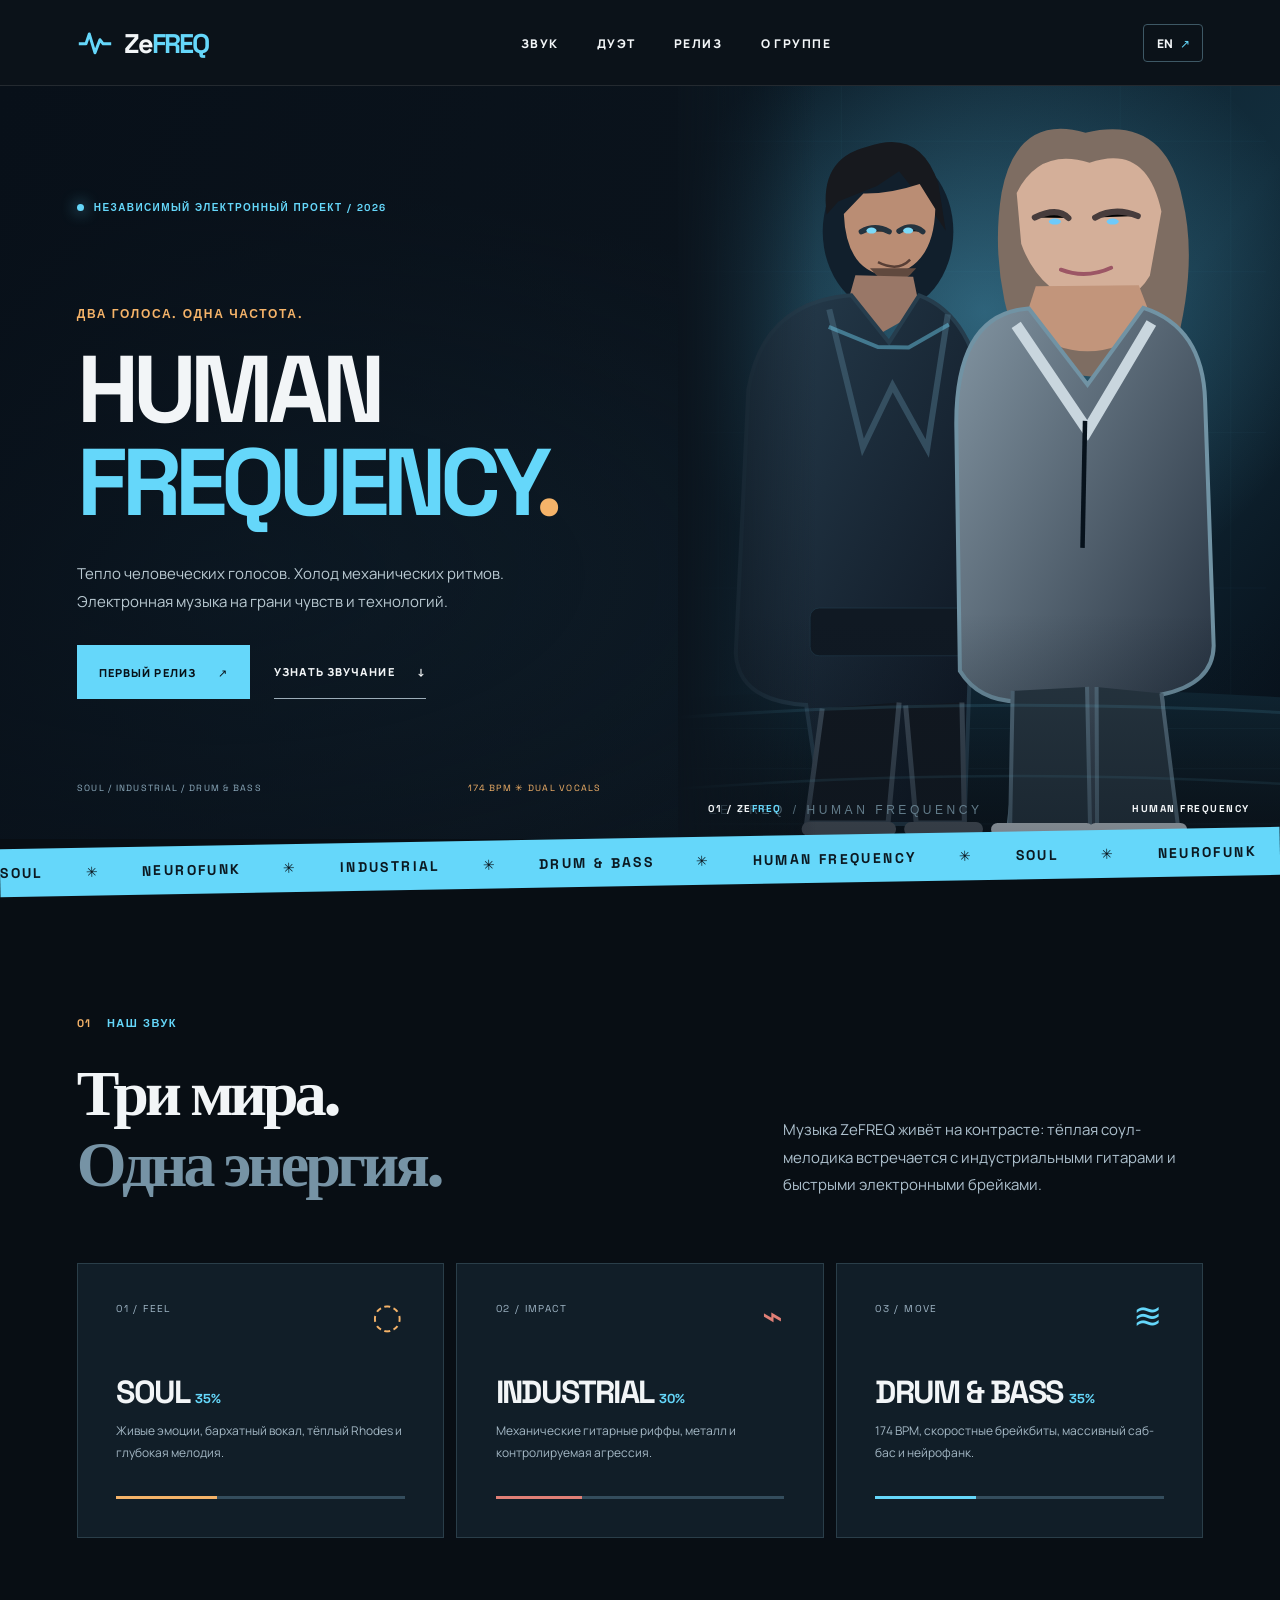
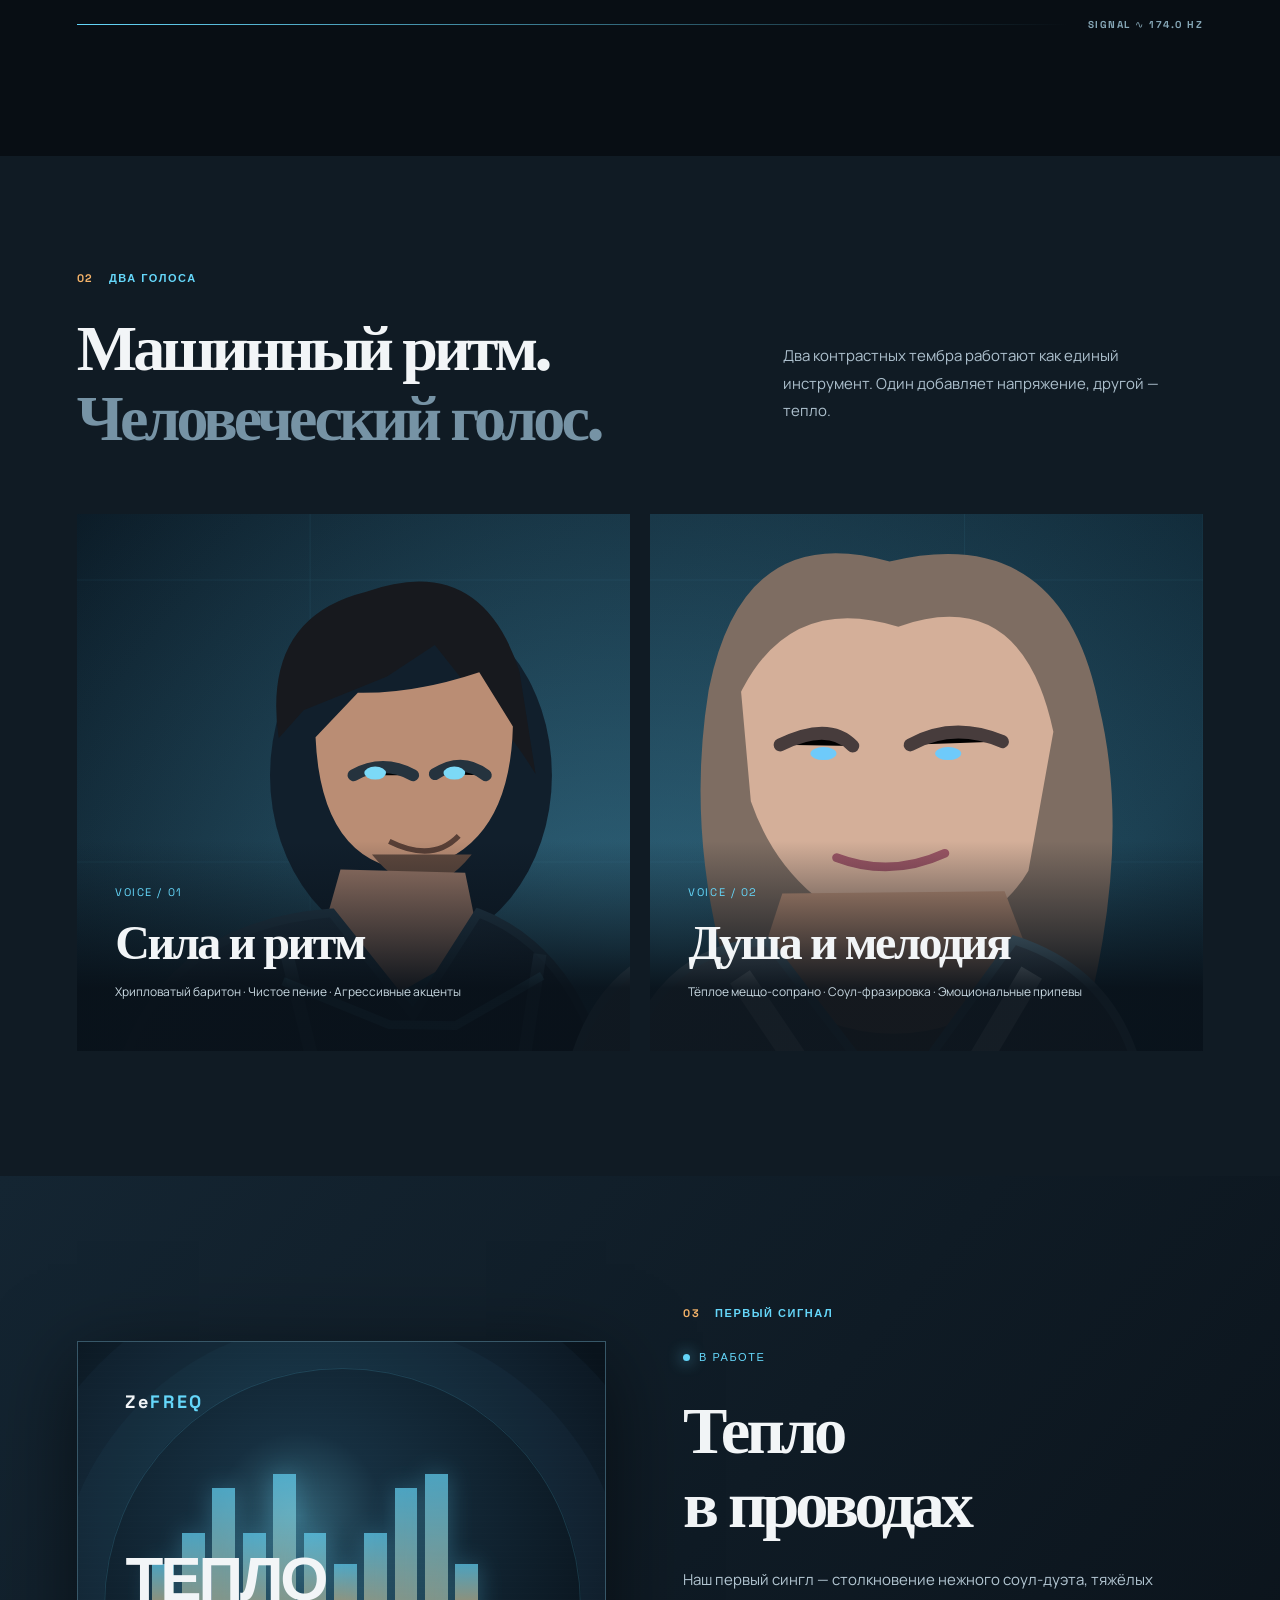
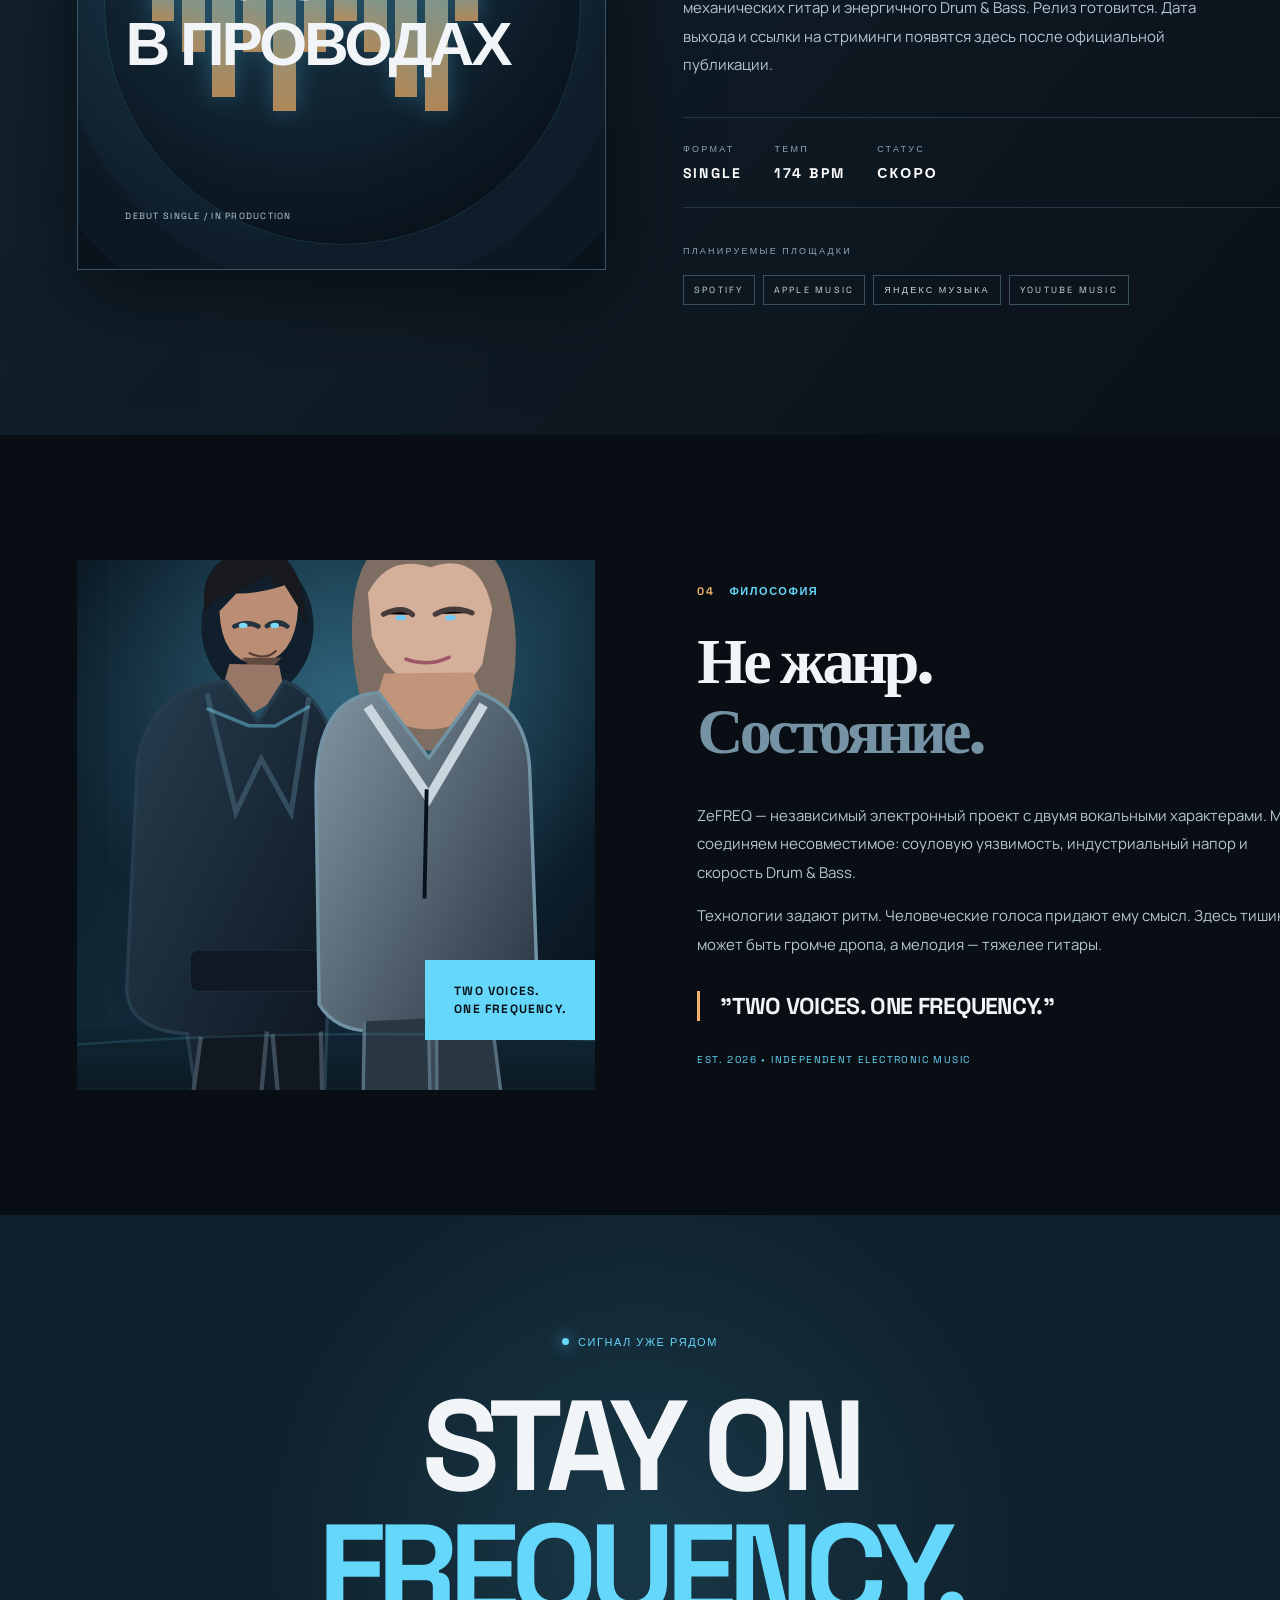
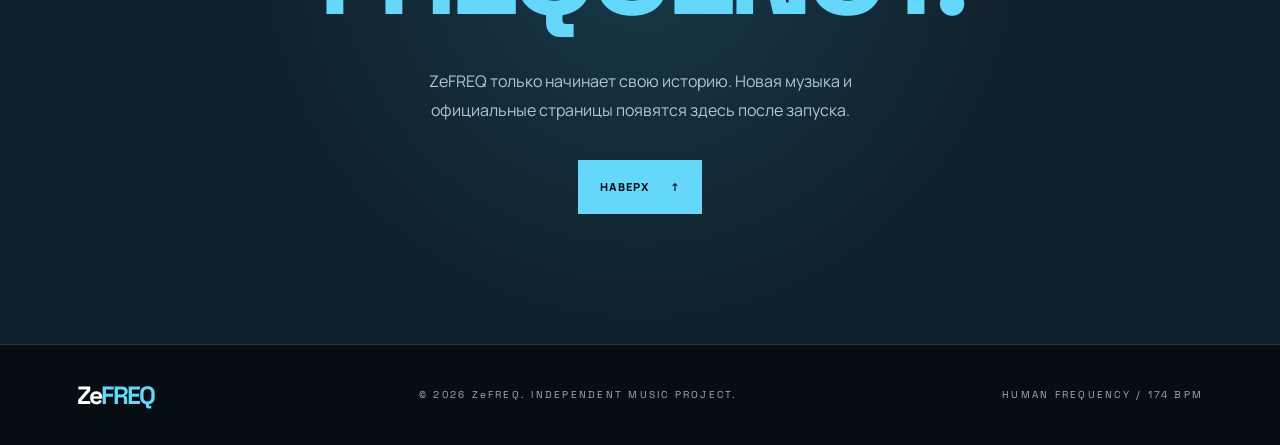
==== index.html @ 3adb435d "Add bilingual ZeFREQ website, styling, interaction and artwork" ====
<!doctype html>
<html lang="ru">
<head>
  <meta charset="utf-8">
  <meta name="viewport" content="width=device-width, initial-scale=1">
  <meta name="theme-color" content="#080f16">
  <meta name="description" content="ZeFREQ — электронный дуэт. Два голоса. Одна частота. Soul, industrial и drum & bass.">
  <meta property="og:type" content="website">
  <meta property="og:title" content="ZeFREQ — Human Frequency">
  <meta property="og:description" content="Two voices. One frequency. Soul × Industrial × Drum & Bass.">
  <meta property="og:image" content="assets/duo.svg">
  <meta name="color-scheme" content="dark">
  <title>ZeFREQ — Human Frequency</title>
  <link rel="icon" href="assets/favicon.svg" type="image/svg+xml">
  <link rel="stylesheet" href="styles.css">
  <script defer src="app.js"></script>
</head>
<body>
  <a class="skip-link" href="#content" data-i18n="skip">К основному содержимому</a>
  <div class="site-shell">
    <header class="site-header" id="top">
      <div class="header-inner wrap">
        <a class="brand" href="#top" aria-label="ZeFREQ — наверх">
          <svg class="brand-icon" viewBox="0 0 44 44" aria-hidden="true"><path d="M4 23h7l4-12 7 23 6-16 4 5h8" fill="none" stroke="currentColor" stroke-width="3.6" stroke-linejoin="round" stroke-linecap="square"/></svg>
          <span>Ze<span class="accent">FREQ</span></span>
        </a>
        <nav class="nav" id="primary-nav" aria-label="Главная навигация">
          <a href="#sound" data-i18n="navSound">Звук</a>
          <a href="#artists" data-i18n="navDuo">Дуэт</a>
          <a href="#release" data-i18n="navRelease">Релиз</a>
          <a href="#about" data-i18n="navAbout">О группе</a>
        </nav>
        <div class="header-actions">
          <button class="lang-toggle" id="lang-toggle" type="button" aria-label="Switch to English">EN <span aria-hidden="true">↗</span></button>
          <button class="menu-toggle" type="button" aria-controls="primary-nav" aria-expanded="false" aria-label="Открыть меню">
            <span></span><span></span><span></span>
          </button>
        </div>
      </div>
    </header>

    <main id="content">
      <section class="hero" aria-labelledby="hero-title">
        <div class="hero-light" aria-hidden="true"></div>
        <div class="hero-copy wrap">
          <div class="eyebrow"><span class="pulse-dot"></span> <span data-i18n="heroEyebrow">НЕЗАВИСИМЫЙ ЭЛЕКТРОННЫЙ ПРОЕКТ / 2026</span></div>
          <div class="hero-title-box">
            <p class="overline" data-i18n="heroTiny">ДВА ГОЛОСА. ОДНА ЧАСТОТА.</p>
            <h1 id="hero-title">HUMAN<br><em>FREQUENCY<span class="title-period">.</span></em></h1>
            <p class="hero-lead" data-i18n="heroLead">Тепло человеческих голосов. Холод механических ритмов. Электронная музыка на грани чувств и технологий.</p>
            <div class="hero-ctas">
              <a class="button button-primary" href="#release"><span data-i18n="discover">Первый релиз</span><span aria-hidden="true">↗</span></a>
              <a class="button button-text" href="#sound"><span data-i18n="explore">Узнать звучание</span><span aria-hidden="true">↓</span></a>
            </div>
          </div>
          <div class="hero-foot"><span>SOUL / INDUSTRIAL / DRUM & BASS</span><span class="hero-foot-right">174 BPM <span aria-hidden="true">✳</span> DUAL VOCALS</span></div>
        </div>
        <div class="hero-image" role="img" aria-label="Вокалисты ZeFREQ в современной электронной студийной эстетике">
          <img src="assets/duo.svg" width="1200" height="1500" alt="Концептуальное изображение электронного дуэта ZeFREQ" fetchpriority="high">
          <div class="image-caption"><span>01 / ZE<span class="accent">FREQ</span></span><span>HUMAN FREQUENCY</span></div>
        </div>
        <span class="hero-outline" aria-hidden="true">01 / SIGNAL FOUND</span>
      </section>

      <div class="ticker" aria-label="ZeFREQ genres"><div class="ticker-track" aria-hidden="true">
        <span>SOUL</span><i>✳</i><span>NEUROFUNK</span><i>✳</i><span>INDUSTRIAL</span><i>✳</i><span>DRUM & BASS</span><i>✳</i><span>HUMAN FREQUENCY</span><i>✳</i>
        <span>SOUL</span><i>✳</i><span>NEUROFUNK</span><i>✳</i><span>INDUSTRIAL</span><i>✳</i><span>DRUM & BASS</span><i>✳</i><span>HUMAN FREQUENCY</span><i>✳</i>
      </div></div>

      <section class="section wrap sound-section" id="sound" aria-labelledby="sound-title">
        <div class="section-head">
          <div><div class="section-label"><span class="index">01</span><span data-i18n="soundLabel">НАШ ЗВУК</span></div><h2 id="sound-title" data-i18n="soundTitle">Три мира.<br><span class="muted">Одна энергия.</span></h2></div>
          <p class="section-intro" data-i18n="soundIntro">Музыка ZeFREQ живёт на контрасте: тёплая соул-мелодика встречается с индустриальными гитарами и быстрыми электронными брейками.</p>
        </div>
        <div class="sound-grid">
          <article class="sound-card soul"><div class="sound-card-top"><span>01 / FEEL</span><span class="sound-glyph">◌</span></div><h3>SOUL <span>35%</span></h3><p data-i18n="soulDesc">Живые эмоции, бархатный вокал, тёплый Rhodes и глубокая мелодия.</p><div class="card-bar"><span style="width:35%"></span></div></article>
          <article class="sound-card industrial"><div class="sound-card-top"><span>02 / IMPACT</span><span class="sound-glyph">⌁</span></div><h3>INDUSTRIAL <span>30%</span></h3><p data-i18n="industrialDesc">Механические гитарные риффы, металл и контролируемая агрессия.</p><div class="card-bar"><span style="width:30%"></span></div></article>
          <article class="sound-card bass"><div class="sound-card-top"><span>03 / MOVE</span><span class="sound-glyph">≋</span></div><h3>DRUM & BASS <span>35%</span></h3><p data-i18n="bassDesc">174 BPM, скоростные брейкбиты, массивный саб-бас и нейрофанк.</p><div class="card-bar"><span style="width:35%"></span></div></article>
        </div>
        <div class="wave-divider" aria-hidden="true"><span class="wave-line"></span><span class="wave-tick">SIGNAL ∿ 174.0 HZ</span></div>
      </section>

      <section class="artists-section" id="artists" aria-labelledby="artists-title">
        <div class="wrap">
          <div class="section-label"><span class="index">02</span><span data-i18n="duoLabel">ДВА ГОЛОСА</span></div>
          <div class="artists-heading"><h2 id="artists-title" data-i18n="duoTitle">Машинный ритм.<br><span class="muted">Человеческий голос.</span></h2><p data-i18n="duoIntro">Два контрастных тембра работают как единый инструмент. Один добавляет напряжение, другой — тепло.</p></div>
          <div class="artist-grid">
            <article class="artist-card"><img src="assets/male.svg" width="720" height="960" alt="Концепт мужского вокалиста ZeFREQ" loading="lazy"><div class="artist-overlay"><span class="artist-number">VOICE / 01</span><h3 data-i18n="maleRole">Сила и ритм</h3><p data-i18n="maleDesc">Хрипловатый баритон · Чистое пение · Агрессивные акценты</p></div></article>
            <article class="artist-card"><img src="assets/female.svg" width="720" height="960" alt="Концепт женской вокалистки ZeFREQ" loading="lazy"><div class="artist-overlay"><span class="artist-number">VOICE / 02</span><h3 data-i18n="femaleRole">Душа и мелодия</h3><p data-i18n="femaleDesc">Тёплое меццо-сопрано · Соул-фразировка · Эмоциональные припевы</p></div></article>
          </div>
        </div>
      </section>

      <section class="release-section" id="release" aria-labelledby="release-title"><div class="wrap release-grid">
        <div class="release-art" aria-label="Концептуальная графика дебютного сингла, не официальная обложка"><div class="release-noise"></div><div class="release-frequency" aria-hidden="true"><span></span><span></span><span></span><span></span><span></span><span></span><span></span><span></span><span></span><span></span><span></span></div><span class="release-art-logo">Ze<span>FREQ</span></span><span class="release-art-name">ТЕПЛО<br>В ПРОВОДАХ</span><span class="release-art-footer">DEBUT SINGLE / IN PRODUCTION</span></div>
        <div class="release-info"><div class="section-label"><span class="index">03</span><span data-i18n="releaseLabel">ПЕРВЫЙ СИГНАЛ</span></div><div class="small-status"><span class="pulse-dot"></span><span data-i18n="inProduction">В РАБОТЕ</span></div><h2 id="release-title" data-i18n="releaseTitle">Тепло<br>в проводах</h2><p data-i18n="releaseText">Наш первый сингл — столкновение нежного соул-дуэта, тяжёлых механических гитар и энергичного Drum & Bass. Релиз готовится. Дата выхода и ссылки на стриминги появятся здесь после официальной публикации.</p><div class="release-meta"><div><span data-i18n="releaseFormat">ФОРМАТ</span><strong>SINGLE</strong></div><div><span data-i18n="releaseTempo">ТЕМП</span><strong>174 BPM</strong></div><div><span data-i18n="releaseStatus">СТАТУС</span><strong data-i18n="soon">СКОРО</strong></div></div><div class="platforms" aria-label="Планируемые стриминговые площадки"><span data-i18n="planned">ПЛАНИРУЕМЫЕ ПЛОЩАДКИ</span><div><span>SPOTIFY</span><span>APPLE MUSIC</span><span>ЯНДЕКС МУЗЫКА</span><span>YOUTUBE MUSIC</span></div></div></div>
      </div></section>

      <section class="about-section wrap" id="about"><div class="about-grid"><div class="about-photo"><img src="assets/duo.svg" width="1200" height="1500" alt="Концептуальный арт дуэта ZeFREQ в техно-эстетике" loading="lazy"><div class="photo-sticker">TWO VOICES.<br>ONE FREQUENCY.</div></div><div class="about-content"><div class="section-label"><span class="index">04</span><span data-i18n="aboutLabel">ФИЛОСОФИЯ</span></div><h2 data-i18n="aboutTitle">Не жанр.<br><span class="muted">Состояние.</span></h2><p data-i18n="aboutP1">ZeFREQ — независимый электронный проект с двумя вокальными характерами. Мы соединяем несовместимое: соуловую уязвимость, индустриальный напор и скорость Drum & Bass.</p><p data-i18n="aboutP2">Технологии задают ритм. Человеческие голоса придают ему смысл. Здесь тишина может быть громче дропа, а мелодия — тяжелее гитары.</p><blockquote>"TWO VOICES. ONE FREQUENCY."</blockquote><div class="about-meta">EST. 2026 <span>•</span> INDEPENDENT ELECTRONIC MUSIC</div></div></div></section>

      <section class="end-section"><div class="wrap end-inner"><div class="end-eyebrow"><span class="pulse-dot"></span><span data-i18n="endEyebrow">СИГНАЛ УЖЕ РЯДОМ</span></div><h2>STAY ON<br><em>FREQUENCY.</em></h2><p data-i18n="endText">ZeFREQ только начинает свою историю. Новая музыка и официальные страницы появятся здесь после запуска.</p><a class="button button-primary" href="#top"><span data-i18n="backTop">Наверх</span><span aria-hidden="true">↑</span></a></div></section>
    </main>
    <footer class="site-footer"><div class="wrap footer-inner"><a class="footer-logo" href="#top">Ze<span>FREQ</span></a><span>© <span id="year">2026</span> ZeFREQ. INDEPENDENT MUSIC PROJECT.</span><span>HUMAN FREQUENCY / 174 BPM</span></div></footer>
  </div>
</body>
</html>
---- styles.css ----
@import url('https://fonts.googleapis.com/css2?family=Manrope:wght@400;500;600;700;800&family=Space+Grotesk:wght@400;500;600;700&display=swap');
:root{--bg:#080e14;--panel:#101b24;--panel2:#162631;--white:#f2f5f7;--muted:#9cadb8;--blue:#65d7fa;--amber:#f5b369;--line:#263743;--pad:clamp(24px,6vw,92px);font-synthesis:none}
*{box-sizing:border-box}html{scroll-behavior:smooth;scroll-padding-top:100px}body{margin:0;background:var(--bg);color:var(--white);font-family:Manrope,Arial,sans-serif}button,a{ -webkit-tap-highlight-color:transparent }a{color:inherit;text-decoration:none}button{font:inherit;cursor:pointer}button:focus-visible,a:focus-visible{outline:2px solid var(--blue);outline-offset:4px}::selection{color:#081019;background:var(--blue)}.wrap{width:min(1440px,100%);padding-left:var(--pad);padding-right:var(--pad);margin-inline:auto}.site-shell{overflow:hidden}.skip-link{position:absolute;top:-100px;left:20px;padding:12px 18px;background:var(--blue);color:#00121d;z-index:99}.skip-link:focus{top:20px}.site-header{height:86px;position:relative;z-index:10;background:#0b1219;box-shadow:inset 0 -1px #ffffff1a}.header-inner{display:flex;align-items:center;justify-content:space-between;height:100%;gap:22px}.brand,.footer-logo{font:700 27px 'Space Grotesk',sans-serif;letter-spacing:-.07em;white-space:nowrap}.brand{display:flex;align-items:center;gap:11px}.brand-icon{width:36px;height:36px;color:var(--blue)}.accent,.footer-logo span{color:var(--blue)}.nav{display:flex;align-items:center;gap:clamp(12px,3vw,42px)}.nav a{font-size:12px;text-transform:uppercase;font-weight:800;letter-spacing:.12em;transition:color .2s}.nav a:hover{color:var(--blue)}.header-actions{display:flex;align-items:center;gap:10px}.lang-toggle,.menu-toggle{color:var(--white);background:transparent;border:1px solid #3e5865;border-radius:4px;min-width:60px;height:38px;font-size:12px;font-weight:800}.lang-toggle:hover{border-color:var(--blue)}.lang-toggle span{color:var(--blue);margin-left:5px}.menu-toggle{display:none;min-width:42px;flex-direction:column;justify-content:center;align-items:center;gap:4px}.menu-toggle span{display:block;width:17px;height:2px;background:var(--white)}.hero{min-height:650px;display:grid;grid-template-columns:53% 47%;position:relative;background:radial-gradient(ellipse at 17% 65%,#17344666,transparent 56%),#0b141d}.hero-copy{width:100%;padding-top:clamp(70px,9vw,140px);padding-bottom:45px;position:relative;z-index:2}.hero-light{position:absolute;inset:0;pointer-events:none;background:linear-gradient(110deg,#081019 0%,transparent 65%)}.eyebrow,.section-label,.overline,.hero-foot,.sound-card-top,.artist-number,.small-status,.release-meta,.release-art-footer,.release-art-logo,.release-art-name,.about-meta,.end-eyebrow,.site-footer,.platforms{font-family:'Space Grotesk',sans-serif;letter-spacing:.14em}.eyebrow{font-size:10px;font-weight:700;color:var(--blue);display:flex;gap:10px;align-items:center}.pulse-dot{display:inline-block;width:7px;height:7px;background:var(--blue);border-radius:50%;box-shadow:0 0 15px var(--blue)}.hero-title-box{margin-top:92px}.overline{font-size:12px;font-weight:700;color:var(--amber);margin-bottom:22px}.hero h1{font:700 clamp(53px,7.4vw,128px)/.98 'Space Grotesk',sans-serif;letter-spacing:-.065em;margin:0;position:relative}.hero h1 em,.end-inner h2 em{color:var(--blue);font-style:normal}.title-period{color:var(--amber)}.hero-lead{max-width:520px;color:#b9c9d1;line-height:1.85;font-size:15px;margin:30px 0}.hero-ctas{display:flex;align-items:center;flex-wrap:wrap;gap:24px}.button{display:inline-flex;gap:22px;align-items:center;justify-content:space-between;min-height:54px;padding:15px 22px;font-weight:800;text-transform:uppercase;font-size:11px;letter-spacing:.1em;transition:transform .2s,background .2s}.button:hover{transform:translateY(-3px)}.button-primary{color:#071017;background:var(--blue)}.button-primary:hover{background:#a2eaff}.button-text{color:var(--white);border-bottom:1px solid var(--muted);padding-left:0;padding-right:0}.hero-foot{display:flex;justify-content:space-between;gap:12px;color:#8eacbe;margin-top:83px;font-size:9px}.hero-foot-right{color:var(--amber)}.hero-image{position:relative;min-width:0;min-height:650px;background:radial-gradient(circle at 60% 40%,#173c52,#08131f 60%)}.hero-image:after{content:"";position:absolute;inset:0;background:linear-gradient(90deg,#0b141d 0%,transparent 23%),linear-gradient(0deg,#0b141d77,transparent 30%);pointer-events:none}.hero-image img{width:100%;height:100%;object-fit:cover;object-position:center 33%;position:absolute;inset:0}.image-caption{position:absolute;bottom:24px;left:30px;right:30px;display:flex;justify-content:space-between;font:700 10px 'Space Grotesk';letter-spacing:.15em;z-index:2;color:var(--white)}.image-caption .accent{color:var(--blue)}.hero-outline{display:none}.ticker{background:var(--blue);color:#0b1820;transform:rotate(-1deg);position:relative;z-index:3;margin-top:-1px;overflow:hidden}.ticker-track{white-space:nowrap;display:flex;align-items:center;justify-content:space-around;gap:42px;padding:15px 0;font:800 14px 'Space Grotesk';letter-spacing:.17em}.ticker i{font-style:normal}.section{padding-top:130px;padding-bottom:125px}.section-label{display:flex;align-items:center;gap:15px;color:var(--blue);font-size:11px;font-weight:700;margin-bottom:28px}.section-label .index{color:var(--amber)}h2{font:700 clamp(40px,5vw,76px)/1.1 'Space Grotesk';letter-spacing:-.06em;margin:0}.muted{color:#7693a5}.section-head,.artists-heading{display:flex;justify-content:space-between;align-items:end;gap:40px}.section-intro,.artists-heading p{max-width:420px;margin:0;color:#adc0cd;font-size:15px;line-height:1.85}.sound-grid{display:grid;grid-template-columns:repeat(3,minmax(0,1fr));gap:12px;margin-top:64px}.sound-card{background:#111e28;border:1px solid #2a3e49;padding:clamp(22px,3vw,39px);min-height:275px;display:flex;flex-direction:column}.sound-card-top{font-size:10px;color:#9eb4c4;display:flex;justify-content:space-between}.sound-glyph{font-size:35px;line-height:.8;color:var(--blue)}.sound-card.soul .sound-glyph{color:var(--amber)}.sound-card.industrial .sound-glyph{color:#e07f76}.sound-card h3{font:700 clamp(22px,2.5vw,35px) 'Space Grotesk';letter-spacing:-.05em;margin:42px 0 8px}.sound-card h3 span{font-size:13px;color:var(--blue);letter-spacing:0}.sound-card p{font-size:12px;color:#a4b8c5;line-height:1.8;margin:0 0 25px}.card-bar{margin-top:auto;height:3px;background:#344d5d}.card-bar span{height:100%;display:block;background:var(--blue)}.sound-card.soul .card-bar span{background:var(--amber)}.sound-card.industrial .card-bar span{background:#e07f76}.wave-divider{display:flex;align-items:center;gap:20px;margin-top:80px;color:#86a7b7}.wave-line{height:1px;flex:1;background:linear-gradient(90deg,var(--blue),transparent)}.wave-tick{font:700 10px 'Space Grotesk';letter-spacing:.15em}.artists-section{background:#101b24;padding:115px 0 125px}.artists-heading{align-items:center}.artist-grid{display:grid;grid-template-columns:repeat(2,minmax(0,1fr));gap:20px;margin-top:60px}.artist-card{position:relative;height:clamp(360px,42vw,610px);overflow:hidden;background:#18303d}.artist-card img{width:100%;height:100%;object-fit:cover;object-position:center top;transition:transform .45s}.artist-card:hover img{transform:scale(1.03)}.artist-overlay{position:absolute;bottom:0;left:0;right:0;padding:clamp(22px,3vw,40px);background:linear-gradient(transparent,#081018ee 70%)}.artist-number{font-size:11px;color:var(--blue)}.artist-overlay h3{font:700 clamp(28px,4vw,48px)/1.1 'Space Grotesk';letter-spacing:-.05em;margin:16px 0 12px}.artist-overlay p{font-size:12px;color:#c9d9e2;line-height:1.6}.release-section{background:linear-gradient(130deg,#142532,#0a1118);padding:130px 0}.release-grid{display:grid;grid-template-columns:47% 53%;gap:clamp(38px,6vw,95px);align-items:center}.release-art{position:relative;aspect-ratio:1;background:radial-gradient(circle at 42% 33%,#315f72 0%,#162f40 18%,#09131c 72%);border:1px solid #375768;box-shadow:0 20px 80px #0008;overflow:hidden;padding:9%;display:flex;flex-direction:column;justify-content:space-between}.release-art:after{content:"";position:absolute;width:90%;height:90%;border:1px solid #5bcff02b;border-radius:50%;top:5%;left:5%;box-shadow:0 0 0 48px #59c7ef08,0 0 0 105px #59c7ef08;pointer-events:none}.release-noise{position:absolute;inset:0;background:repeating-linear-gradient(0deg,transparent 0px,transparent 5px,#ffffff07 6px);mix-blend-mode:overlay}.release-frequency{display:flex;align-items:center;gap:2%;height:45%;position:absolute;top:25%;left:14%;right:14%;opacity:.7}.release-frequency span{background:linear-gradient(#65d7fa,#f5b369);width:6%;height:24%;box-shadow:0 0 24px #65d7fa66}.release-frequency span:nth-child(3n){height:88%}.release-frequency span:nth-child(2n){height:50%}.release-frequency span:nth-child(5n){height:100%}.release-art-logo,.release-art-name,.release-art-footer{position:relative;z-index:1}.release-art-logo{font-weight:700;font-size:18px}.release-art-logo span{color:var(--blue)}.release-art-name{font-size:clamp(32px,5vw,62px);font-weight:700;line-height:1.05;letter-spacing:-.05em}.release-art-footer{font-size:9px;color:#b5d0de}.release-info{min-width:0}.small-status{font-size:11px;color:var(--blue);display:flex;gap:9px;align-items:center;margin:30px 0}.release-info h2{font-size:clamp(44px,5.2vw,80px)}.release-info>p{font-size:15px;line-height:1.9;color:#b3c6d2;max-width:520px;margin:25px 0 37px}.release-meta{display:flex;gap:32px;border-top:1px solid var(--line);border-bottom:1px solid var(--line);padding:25px 0}.release-meta div{display:flex;flex-direction:column;gap:9px}.release-meta span,.platforms>span{color:#8fa5b4;font-size:9px}.release-meta strong{color:#fff;font-size:14px}.platforms{margin-top:30px}.platforms>div{display:flex;gap:8px;flex-wrap:wrap;margin-top:16px}.platforms>div span{border:1px solid #39515e;color:#c9d6de;padding:8px 10px;font-size:9px}.about-section{padding:125px var(--pad)}.about-grid{display:grid;grid-template-columns:46% 54%;align-items:center;gap:clamp(40px,8vw,105px)}.about-photo{position:relative;min-height:530px;background:#142837;overflow:hidden}.about-photo img{position:absolute;inset:0;width:100%;height:100%;object-fit:cover}.photo-sticker{position:absolute;right:-1px;bottom:50px;background:var(--blue);color:#09121a;font:700 12px/1.5 'Space Grotesk';padding:22px 29px;letter-spacing:.1em}.about-content p{line-height:1.9;font-size:15px;color:#b4c5ce}.about-content h2{margin:20px 0 35px}.about-content blockquote{border-left:3px solid var(--amber);padding-left:20px;margin:32px 0;font:700 23px 'Space Grotesk';letter-spacing:-.03em}.about-meta{font-size:10px;color:var(--blue)}.end-section{background:radial-gradient(circle at 50% 45%,#204d6088,transparent 50%),#10212d;position:relative}.end-inner{text-align:center;padding-top:120px;padding-bottom:130px}.end-eyebrow{font-size:11px;color:var(--blue);display:flex;gap:9px;align-items:center;justify-content:center}.end-inner h2{font:700 clamp(60px,10vw,140px)/.97 'Space Grotesk';letter-spacing:-.07em;margin:35px 0}.end-inner p{max-width:520px;margin:0 auto 35px;color:#b0c6d3;line-height:1.8}.site-footer{background:#070e13;border-top:1px solid #253744}.footer-inner{min-height:100px;display:flex;justify-content:space-between;align-items:center;gap:20px;font-size:10px;color:#9aaeb9}.footer-logo{font-size:25px;color:white}
@media(max-width:1000px){.hero{grid-template-columns:54% 46%;min-height:580px}.hero-image{min-height:580px}.hero-title-box{margin-top:50px}.hero h1{font-size:clamp(50px,7.4vw,90px)}.hero-foot{margin-top:50px}.section-head,.artists-heading{align-items:start}.release-grid{gap:40px}.about-grid{gap:45px}}
@media(max-width:760px){:root{--pad:22px}.site-header{height:72px}.brand{font-size:24px}.brand-icon{width:30px}.menu-toggle{display:flex}.nav{display:none;position:absolute;top:72px;left:0;right:0;flex-direction:column;align-items:stretch;gap:0;padding:10px 22px 22px;background:#0d1821;border-bottom:1px solid #456070}.nav.open{display:flex}.nav a{padding:15px 0}.hero{display:flex;flex-direction:column-reverse;min-height:0}.hero-image{height:490px;min-height:0}.hero-image:after{background:linear-gradient(0deg,#0b141d 1%,transparent 60%)}.hero-copy{padding-top:36px;padding-bottom:35px}.hero-title-box{margin-top:30px}.hero h1{font-size:clamp(54px,11vw,90px)}.hero-lead{font-size:14px;line-height:1.75}.hero-foot{margin-top:42px;font-size:9px;flex-wrap:wrap}.ticker-track{min-width:150%;gap:20px;font-size:11px}.section,.artists-section,.release-section,.about-section{padding-top:76px;padding-bottom:80px}.section-head,.artists-heading{display:block}.section-head .section-intro,.artists-heading p{margin-top:24px}.sound-grid{grid-template-columns:1fr;gap:12px;margin-top:38px}.sound-card{min-height:195px}.sound-card h3{margin-top:20px}.wave-divider{margin-top:36px}.artist-grid{grid-template-columns:1fr;gap:18px;margin-top:36px}.artist-card{height:460px}.release-grid{grid-template-columns:1fr;gap:50px}.release-art{max-width:470px;margin:auto;width:100%}.release-art-name{font-size:clamp(36px,9vw,60px)}.about-grid{grid-template-columns:1fr;gap:44px}.about-photo{min-height:480px}.end-inner{padding-top:100px;padding-bottom:100px}.end-inner h2{font-size:clamp(56px,13vw,90px)}.footer-inner{padding-top:25px;padding-bottom:25px;flex-wrap:wrap;min-height:0;justify-content:center;text-align:center}.footer-inner span:last-child{display:none}}
@media(max-width:420px){.hero-image{height:370px}.hero h1{font-size:54px}.hero-foot-right{display:none}.hero-title-box{margin-top:20px}.hero-lead{font-size:13px}.artist-card{height:390px}.release-meta{gap:15px}.release-meta strong{font-size:12px}.about-photo{min-height:400px}}
@media(prefers-reduced-motion:reduce){*,*:before,*:after{scroll-behavior:auto!important;transition:none!important;animation:none!important}}
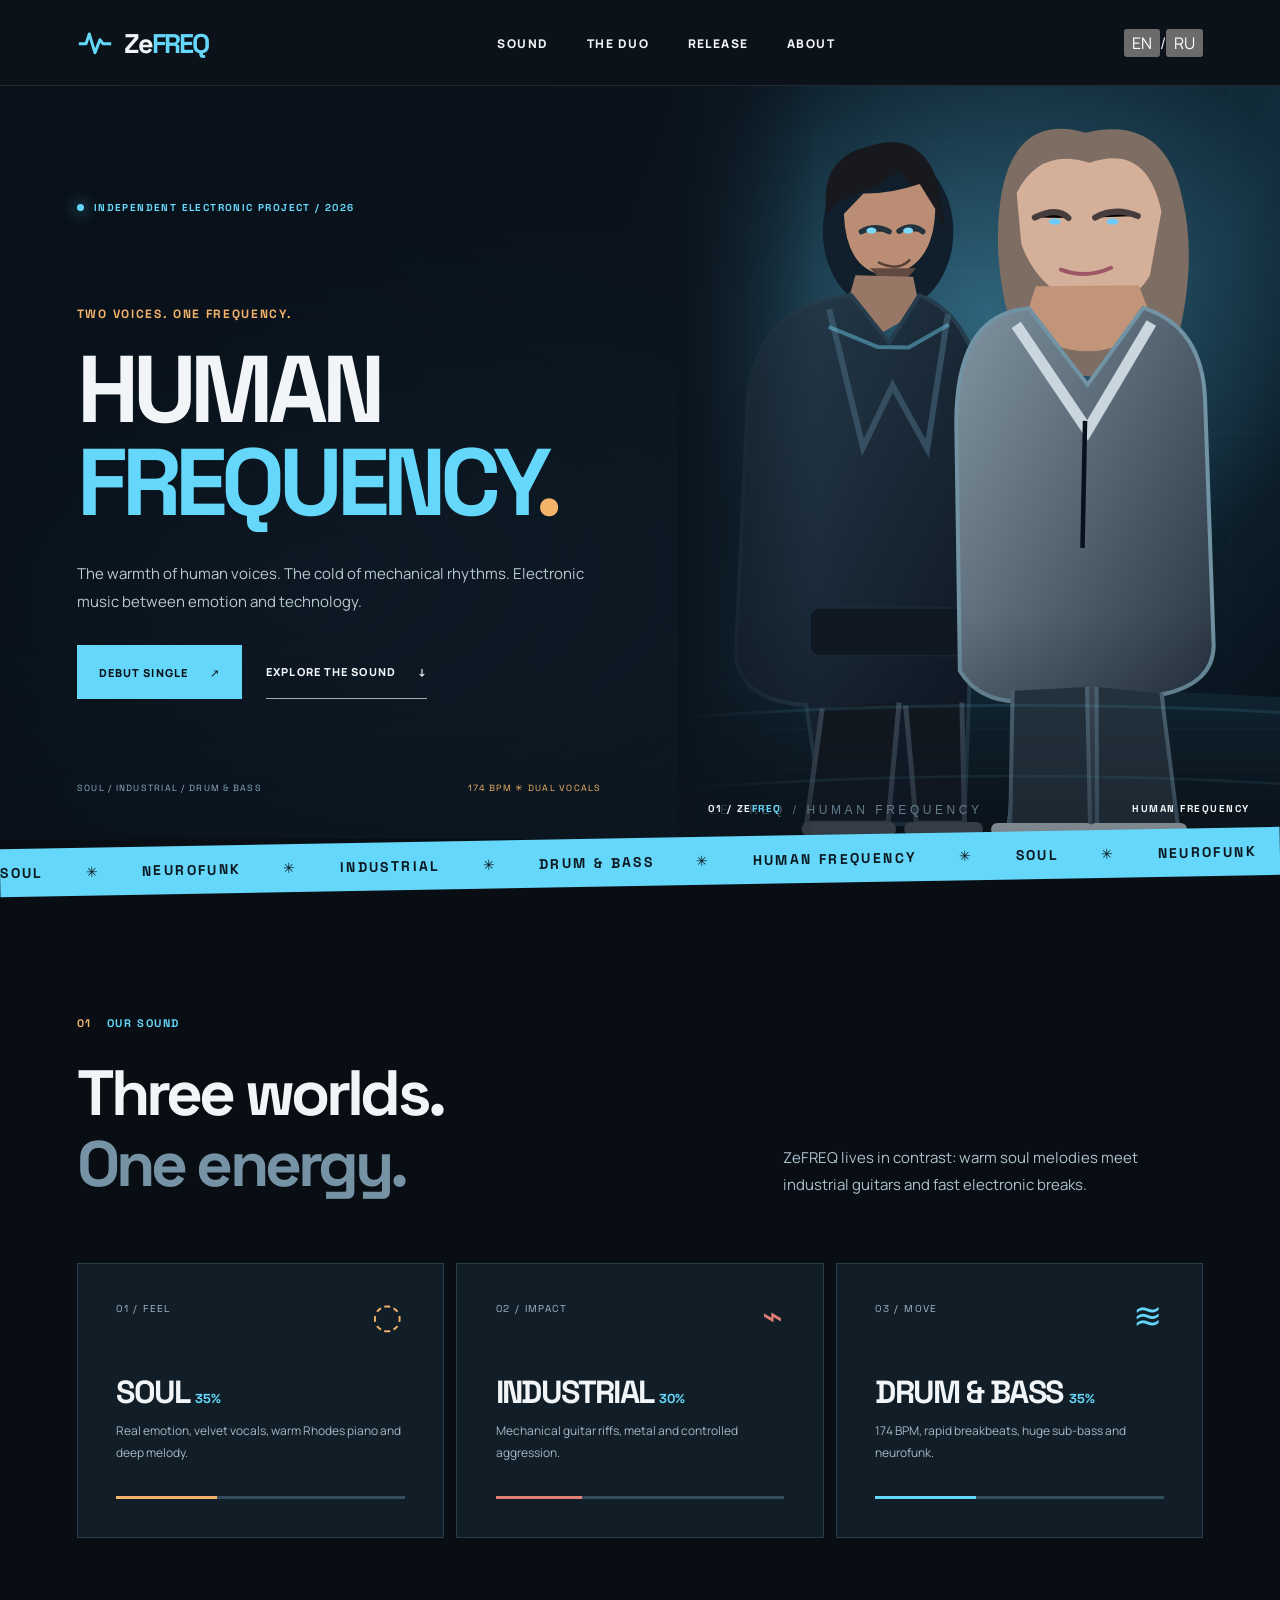
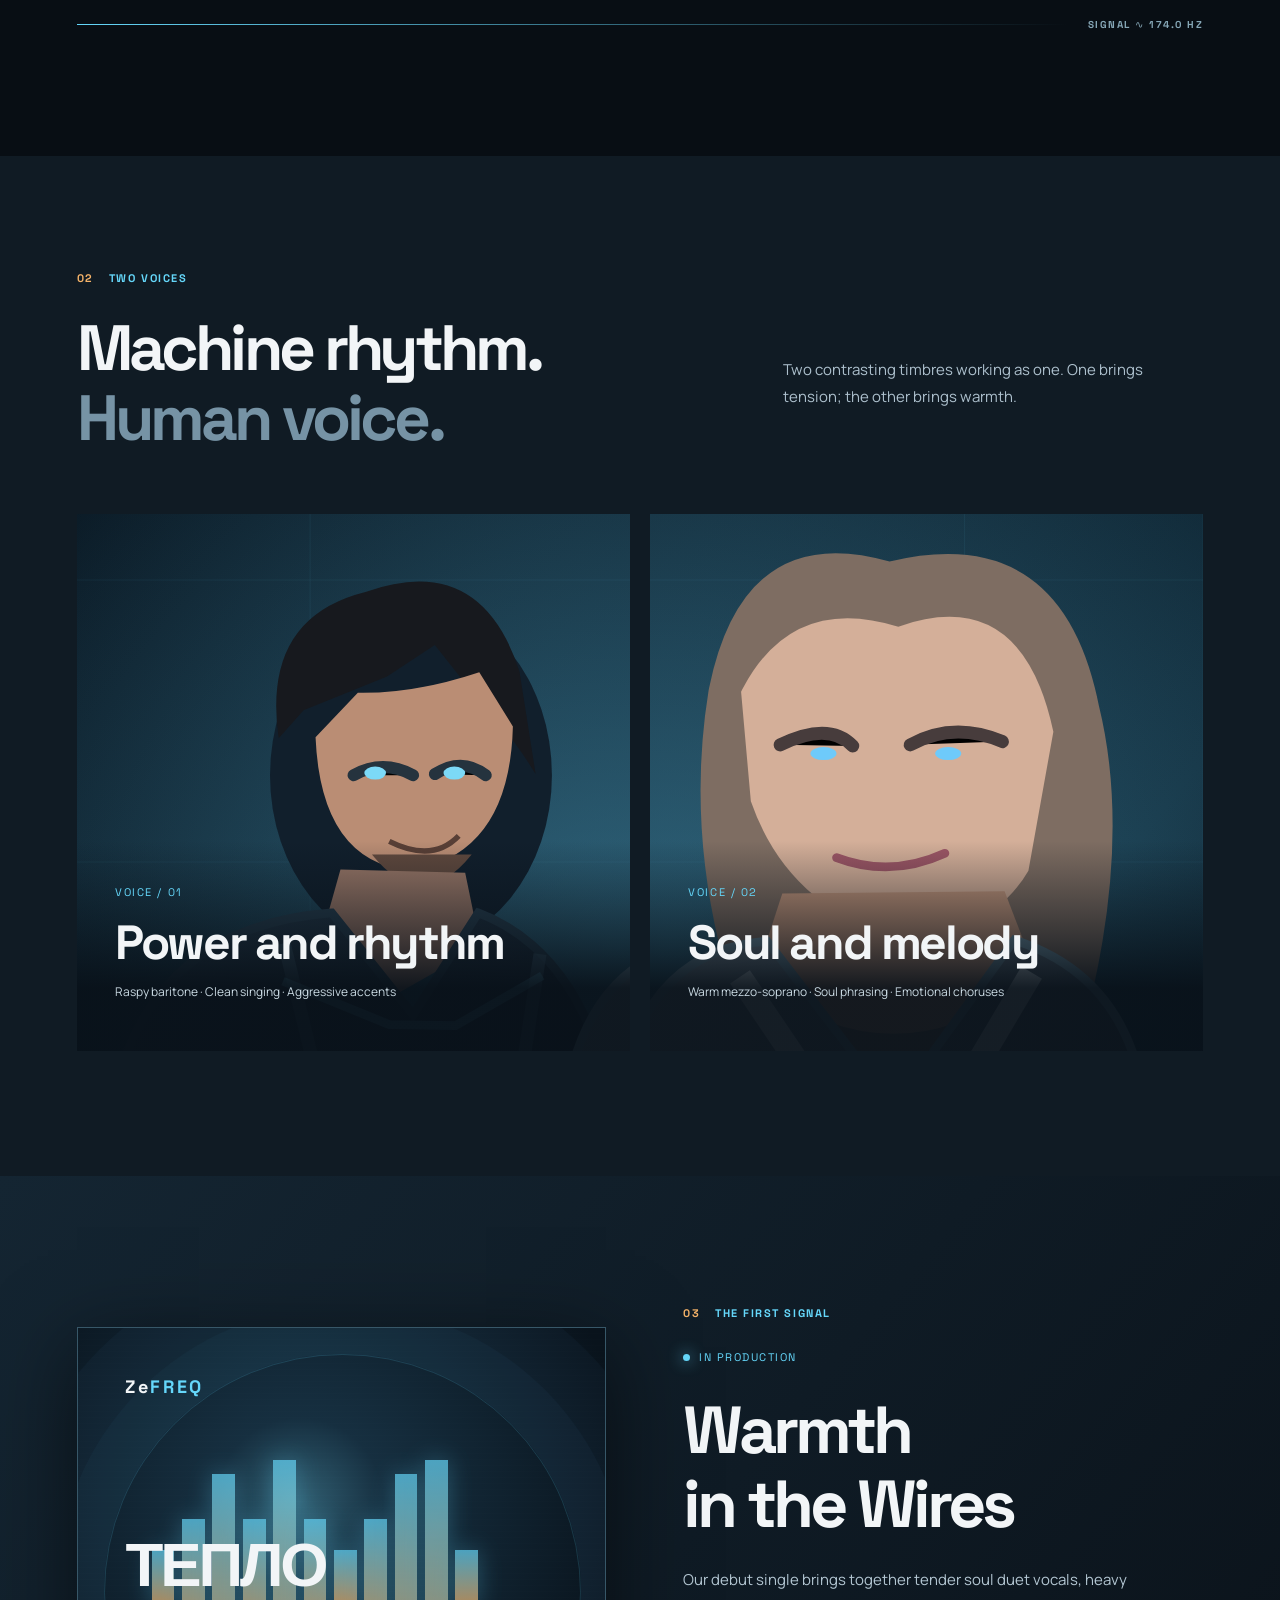
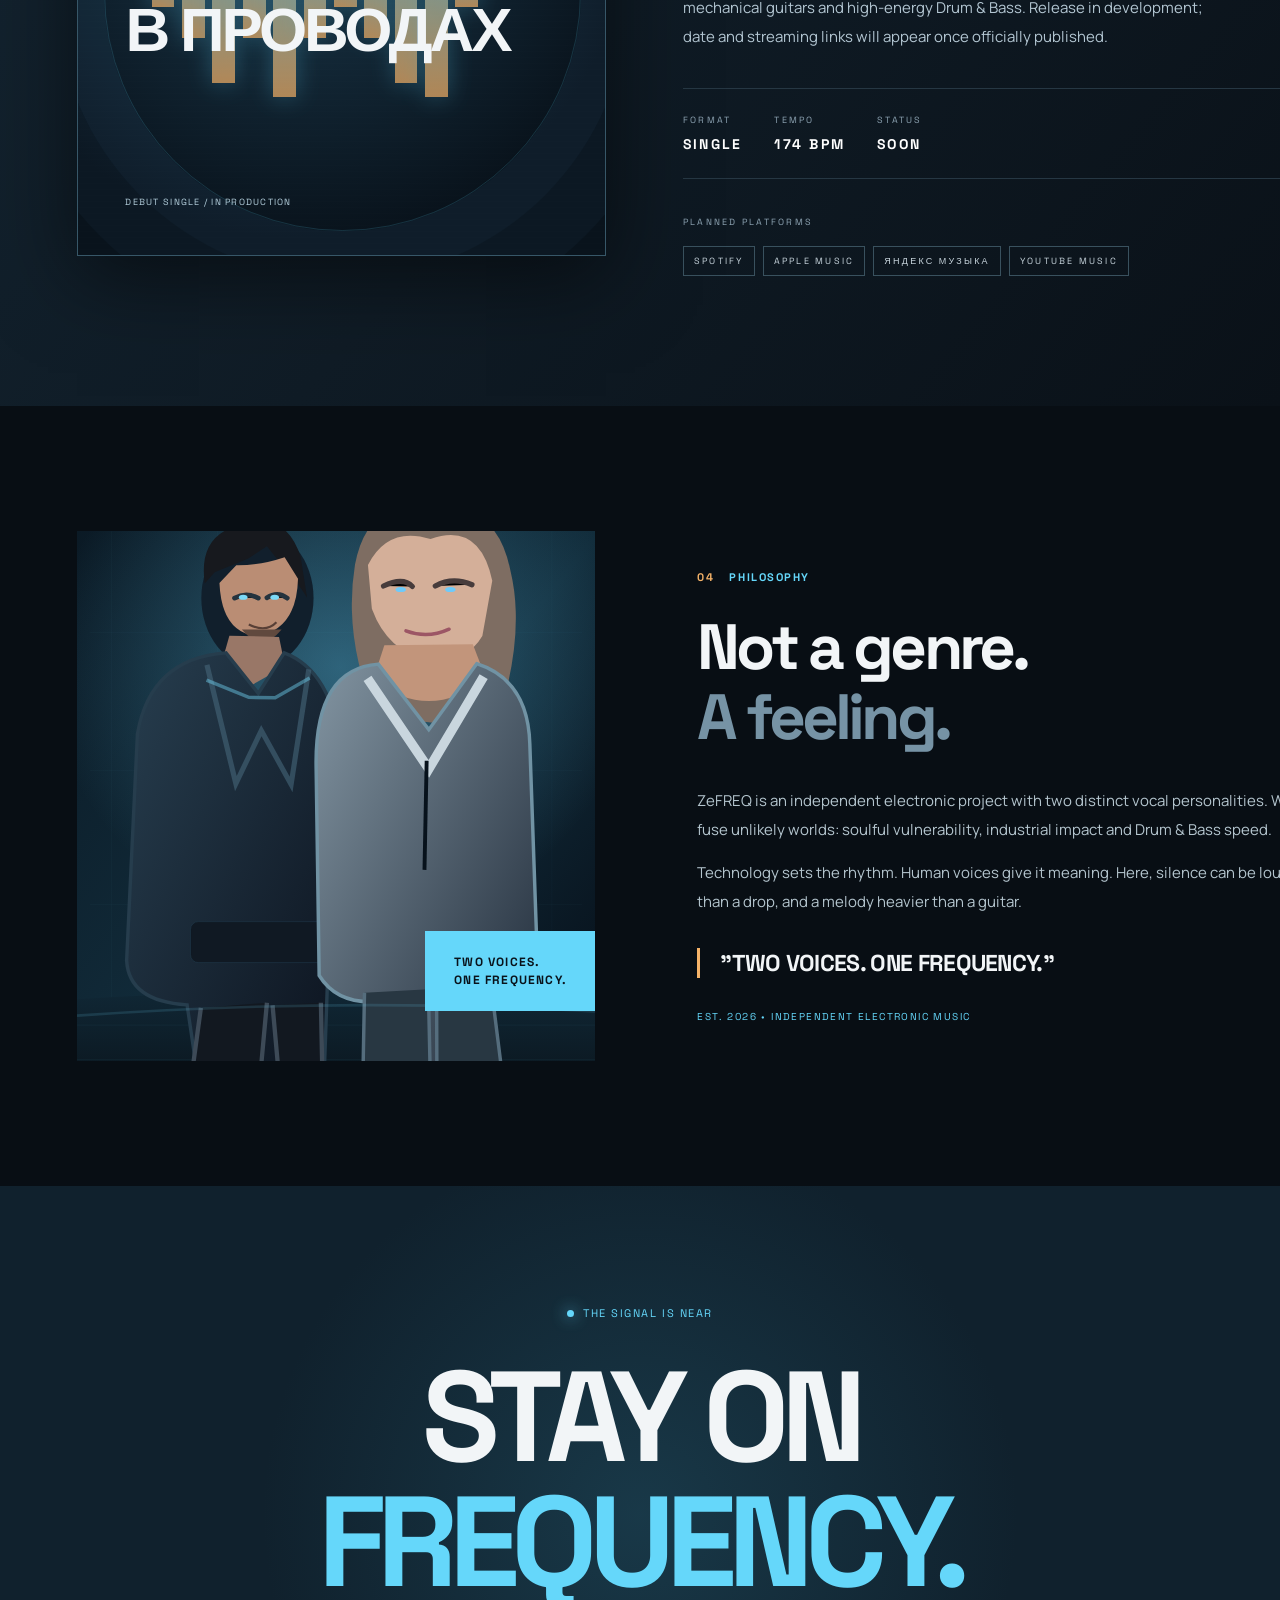
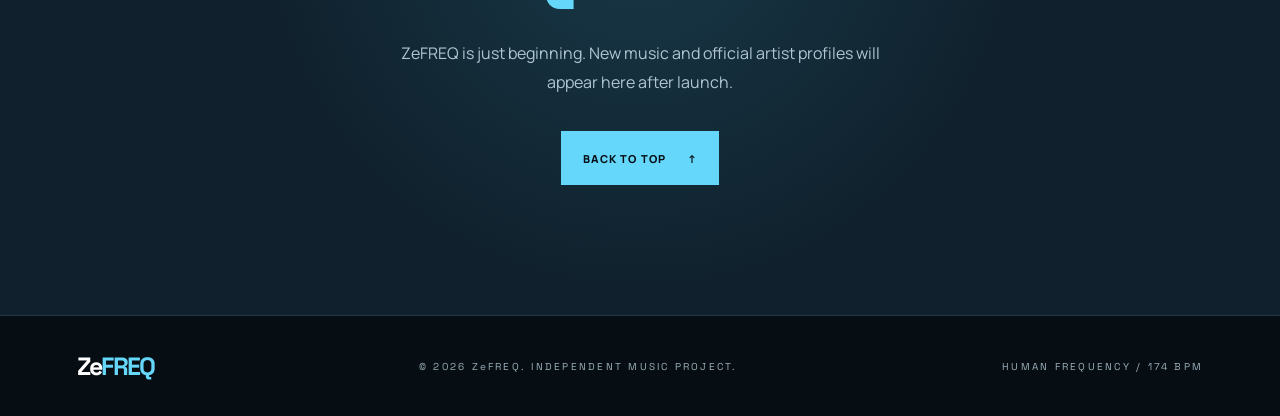
==== commit 58056679: "Make English default and add EN/RU header language selector" ====
--- a/index.html
+++ b/index.html
@@ -1,10 +1,10 @@
 <!doctype html>
-<html lang="ru">
+<html lang="en">
 <head>
   <meta charset="utf-8">
   <meta name="viewport" content="width=device-width, initial-scale=1">
   <meta name="theme-color" content="#080f16">
-  <meta name="description" content="ZeFREQ — электронный дуэт. Два голоса. Одна частота. Soul, industrial и drum & bass.">
+  <meta name="description" content="ZeFREQ — an electronic duo. Two voices. One frequency. Soul, industrial and drum & bass.">
   <meta property="og:type" content="website">
   <meta property="og:title" content="ZeFREQ — Human Frequency">
   <meta property="og:description" content="Two voices. One frequency. Soul × Industrial × Drum & Bass.">
@@ -16,23 +16,23 @@
   <script defer src="app.js"></script>
 </head>
 <body>
-  <a class="skip-link" href="#content" data-i18n="skip">К основному содержимому</a>
+  <a class="skip-link" href="#content" data-i18n="skip">Skip to content</a>
   <div class="site-shell">
     <header class="site-header" id="top">
       <div class="header-inner wrap">
-        <a class="brand" href="#top" aria-label="ZeFREQ — наверх">
+        <a class="brand" href="#top" aria-label="ZeFREQ — back to top">
           <svg class="brand-icon" viewBox="0 0 44 44" aria-hidden="true"><path d="M4 23h7l4-12 7 23 6-16 4 5h8" fill="none" stroke="currentColor" stroke-width="3.6" stroke-linejoin="round" stroke-linecap="square"/></svg>
           <span>Ze<span class="accent">FREQ</span></span>
         </a>
-        <nav class="nav" id="primary-nav" aria-label="Главная навигация">
-          <a href="#sound" data-i18n="navSound">Звук</a>
-          <a href="#artists" data-i18n="navDuo">Дуэт</a>
-          <a href="#release" data-i18n="navRelease">Релиз</a>
-          <a href="#about" data-i18n="navAbout">О группе</a>
+        <nav class="nav" id="primary-nav" aria-label="Main navigation">
+          <a href="#sound" data-i18n="navSound">Sound</a>
+          <a href="#artists" data-i18n="navDuo">The duo</a>
+          <a href="#release" data-i18n="navRelease">Release</a>
+          <a href="#about" data-i18n="navAbout">About</a>
         </nav>
         <div class="header-actions">
-          <button class="lang-toggle" id="lang-toggle" type="button" aria-label="Switch to English">EN <span aria-hidden="true">↗</span></button>
-          <button class="menu-toggle" type="button" aria-controls="primary-nav" aria-expanded="false" aria-label="Открыть меню">
+          <div class="lang-switch" role="group" aria-label="Site language"><button class="lang-option" type="button" data-lang="en" aria-label="English" aria-pressed="true">EN</button><span class="lang-separator" aria-hidden="true">/</span><button class="lang-option" type="button" data-lang="ru" aria-label="Русский" aria-pressed="false">RU</button></div>
+          <button class="menu-toggle" type="button" aria-controls="primary-nav" aria-expanded="false" aria-label="Open menu">
             <span></span><span></span><span></span>
           </button>
         </div>
@@ -43,19 +43,19 @@
       <section class="hero" aria-labelledby="hero-title">
         <div class="hero-light" aria-hidden="true"></div>
         <div class="hero-copy wrap">
-          <div class="eyebrow"><span class="pulse-dot"></span> <span data-i18n="heroEyebrow">НЕЗАВИСИМЫЙ ЭЛЕКТРОННЫЙ ПРОЕКТ / 2026</span></div>
+          <div class="eyebrow"><span class="pulse-dot"></span> <span data-i18n="heroEyebrow">INDEPENDENT ELECTRONIC PROJECT / 2026</span></div>
           <div class="hero-title-box">
-            <p class="overline" data-i18n="heroTiny">ДВА ГОЛОСА. ОДНА ЧАСТОТА.</p>
+            <p class="overline" data-i18n="heroTiny">TWO VOICES. ONE FREQUENCY.</p>
             <h1 id="hero-title">HUMAN<br><em>FREQUENCY<span class="title-period">.</span></em></h1>
-            <p class="hero-lead" data-i18n="heroLead">Тепло человеческих голосов. Холод механических ритмов. Электронная музыка на грани чувств и технологий.</p>
+            <p class="hero-lead" data-i18n="heroLead">The warmth of human voices. The cold of mechanical rhythms. Electronic music between emotion and technology.</p>
             <div class="hero-ctas">
-              <a class="button button-primary" href="#release"><span data-i18n="discover">Первый релиз</span><span aria-hidden="true">↗</span></a>
-              <a class="button button-text" href="#sound"><span data-i18n="explore">Узнать звучание</span><span aria-hidden="true">↓</span></a>
+              <a class="button button-primary" href="#release"><span data-i18n="discover">Debut single</span><span aria-hidden="true">↗</span></a>
+              <a class="button button-text" href="#sound"><span data-i18n="explore">Explore the sound</span><span aria-hidden="true">↓</span></a>
             </div>
           </div>
           <div class="hero-foot"><span>SOUL / INDUSTRIAL / DRUM & BASS</span><span class="hero-foot-right">174 BPM <span aria-hidden="true">✳</span> DUAL VOCALS</span></div>
         </div>
-        <div class="hero-image" role="img" aria-label="Вокалисты ZeFREQ в современной электронной студийной эстетике">
+        <div class="hero-image" role="img" aria-label="ZeFREQ vocalists in a contemporary electronic music setting">
           <img src="assets/duo.svg" width="1200" height="1500" alt="Концептуальное изображение электронного дуэта ZeFREQ" fetchpriority="high">
           <div class="image-caption"><span>01 / ZE<span class="accent">FREQ</span></span><span>HUMAN FREQUENCY</span></div>
         </div>
@@ -69,36 +69,36 @@
 
       <section class="section wrap sound-section" id="sound" aria-labelledby="sound-title">
         <div class="section-head">
-          <div><div class="section-label"><span class="index">01</span><span data-i18n="soundLabel">НАШ ЗВУК</span></div><h2 id="sound-title" data-i18n="soundTitle">Три мира.<br><span class="muted">Одна энергия.</span></h2></div>
-          <p class="section-intro" data-i18n="soundIntro">Музыка ZeFREQ живёт на контрасте: тёплая соул-мелодика встречается с индустриальными гитарами и быстрыми электронными брейками.</p>
+          <div><div class="section-label"><span class="index">01</span><span data-i18n="soundLabel">OUR SOUND</span></div><h2 id="sound-title" data-i18n="soundTitle">Three worlds.<br><span class='muted'>One energy.</span></h2></div>
+          <p class="section-intro" data-i18n="soundIntro">ZeFREQ lives in contrast: warm soul melodies meet industrial guitars and fast electronic breaks.</p>
         </div>
         <div class="sound-grid">
-          <article class="sound-card soul"><div class="sound-card-top"><span>01 / FEEL</span><span class="sound-glyph">◌</span></div><h3>SOUL <span>35%</span></h3><p data-i18n="soulDesc">Живые эмоции, бархатный вокал, тёплый Rhodes и глубокая мелодия.</p><div class="card-bar"><span style="width:35%"></span></div></article>
-          <article class="sound-card industrial"><div class="sound-card-top"><span>02 / IMPACT</span><span class="sound-glyph">⌁</span></div><h3>INDUSTRIAL <span>30%</span></h3><p data-i18n="industrialDesc">Механические гитарные риффы, металл и контролируемая агрессия.</p><div class="card-bar"><span style="width:30%"></span></div></article>
-          <article class="sound-card bass"><div class="sound-card-top"><span>03 / MOVE</span><span class="sound-glyph">≋</span></div><h3>DRUM & BASS <span>35%</span></h3><p data-i18n="bassDesc">174 BPM, скоростные брейкбиты, массивный саб-бас и нейрофанк.</p><div class="card-bar"><span style="width:35%"></span></div></article>
+          <article class="sound-card soul"><div class="sound-card-top"><span>01 / FEEL</span><span class="sound-glyph">◌</span></div><h3>SOUL <span>35%</span></h3><p data-i18n="soulDesc">Real emotion, velvet vocals, warm Rhodes piano and deep melody.</p><div class="card-bar"><span style="width:35%"></span></div></article>
+          <article class="sound-card industrial"><div class="sound-card-top"><span>02 / IMPACT</span><span class="sound-glyph">⌁</span></div><h3>INDUSTRIAL <span>30%</span></h3><p data-i18n="industrialDesc">Mechanical guitar riffs, metal and controlled aggression.</p><div class="card-bar"><span style="width:30%"></span></div></article>
+          <article class="sound-card bass"><div class="sound-card-top"><span>03 / MOVE</span><span class="sound-glyph">≋</span></div><h3>DRUM & BASS <span>35%</span></h3><p data-i18n="bassDesc">174 BPM, rapid breakbeats, huge sub-bass and neurofunk.</p><div class="card-bar"><span style="width:35%"></span></div></article>
         </div>
         <div class="wave-divider" aria-hidden="true"><span class="wave-line"></span><span class="wave-tick">SIGNAL ∿ 174.0 HZ</span></div>
       </section>
 
       <section class="artists-section" id="artists" aria-labelledby="artists-title">
         <div class="wrap">
-          <div class="section-label"><span class="index">02</span><span data-i18n="duoLabel">ДВА ГОЛОСА</span></div>
-          <div class="artists-heading"><h2 id="artists-title" data-i18n="duoTitle">Машинный ритм.<br><span class="muted">Человеческий голос.</span></h2><p data-i18n="duoIntro">Два контрастных тембра работают как единый инструмент. Один добавляет напряжение, другой — тепло.</p></div>
+          <div class="section-label"><span class="index">02</span><span data-i18n="duoLabel">TWO VOICES</span></div>
+          <div class="artists-heading"><h2 id="artists-title" data-i18n="duoTitle">Machine rhythm.<br><span class='muted'>Human voice.</span></h2><p data-i18n="duoIntro">Two contrasting timbres working as one. One brings tension; the other brings warmth.</p></div>
           <div class="artist-grid">
-            <article class="artist-card"><img src="assets/male.svg" width="720" height="960" alt="Концепт мужского вокалиста ZeFREQ" loading="lazy"><div class="artist-overlay"><span class="artist-number">VOICE / 01</span><h3 data-i18n="maleRole">Сила и ритм</h3><p data-i18n="maleDesc">Хрипловатый баритон · Чистое пение · Агрессивные акценты</p></div></article>
-            <article class="artist-card"><img src="assets/female.svg" width="720" height="960" alt="Концепт женской вокалистки ZeFREQ" loading="lazy"><div class="artist-overlay"><span class="artist-number">VOICE / 02</span><h3 data-i18n="femaleRole">Душа и мелодия</h3><p data-i18n="femaleDesc">Тёплое меццо-сопрано · Соул-фразировка · Эмоциональные припевы</p></div></article>
+            <article class="artist-card"><img src="assets/male.svg" width="720" height="960" alt="Концепт мужского вокалиста ZeFREQ" loading="lazy"><div class="artist-overlay"><span class="artist-number">VOICE / 01</span><h3 data-i18n="maleRole">Power and rhythm</h3><p data-i18n="maleDesc">Raspy baritone · Clean singing · Aggressive accents</p></div></article>
+            <article class="artist-card"><img src="assets/female.svg" width="720" height="960" alt="Концепт женской вокалистки ZeFREQ" loading="lazy"><div class="artist-overlay"><span class="artist-number">VOICE / 02</span><h3 data-i18n="femaleRole">Soul and melody</h3><p data-i18n="femaleDesc">Warm mezzo-soprano · Soul phrasing · Emotional choruses</p></div></article>
           </div>
         </div>
       </section>
 
       <section class="release-section" id="release" aria-labelledby="release-title"><div class="wrap release-grid">
         <div class="release-art" aria-label="Концептуальная графика дебютного сингла, не официальная обложка"><div class="release-noise"></div><div class="release-frequency" aria-hidden="true"><span></span><span></span><span></span><span></span><span></span><span></span><span></span><span></span><span></span><span></span><span></span></div><span class="release-art-logo">Ze<span>FREQ</span></span><span class="release-art-name">ТЕПЛО<br>В ПРОВОДАХ</span><span class="release-art-footer">DEBUT SINGLE / IN PRODUCTION</span></div>
-        <div class="release-info"><div class="section-label"><span class="index">03</span><span data-i18n="releaseLabel">ПЕРВЫЙ СИГНАЛ</span></div><div class="small-status"><span class="pulse-dot"></span><span data-i18n="inProduction">В РАБОТЕ</span></div><h2 id="release-title" data-i18n="releaseTitle">Тепло<br>в проводах</h2><p data-i18n="releaseText">Наш первый сингл — столкновение нежного соул-дуэта, тяжёлых механических гитар и энергичного Drum & Bass. Релиз готовится. Дата выхода и ссылки на стриминги появятся здесь после официальной публикации.</p><div class="release-meta"><div><span data-i18n="releaseFormat">ФОРМАТ</span><strong>SINGLE</strong></div><div><span data-i18n="releaseTempo">ТЕМП</span><strong>174 BPM</strong></div><div><span data-i18n="releaseStatus">СТАТУС</span><strong data-i18n="soon">СКОРО</strong></div></div><div class="platforms" aria-label="Планируемые стриминговые площадки"><span data-i18n="planned">ПЛАНИРУЕМЫЕ ПЛОЩАДКИ</span><div><span>SPOTIFY</span><span>APPLE MUSIC</span><span>ЯНДЕКС МУЗЫКА</span><span>YOUTUBE MUSIC</span></div></div></div>
+        <div class="release-info"><div class="section-label"><span class="index">03</span><span data-i18n="releaseLabel">THE FIRST SIGNAL</span></div><div class="small-status"><span class="pulse-dot"></span><span data-i18n="inProduction">IN PRODUCTION</span></div><h2 id="release-title" data-i18n="releaseTitle">Warmth<br>in the Wires</h2><p data-i18n="releaseText">Our debut single brings together tender soul duet vocals, heavy mechanical guitars and high-energy Drum & Bass. Release in development; date and streaming links will appear once officially published.</p><div class="release-meta"><div><span data-i18n="releaseFormat">FORMAT</span><strong>SINGLE</strong></div><div><span data-i18n="releaseTempo">TEMPO</span><strong>174 BPM</strong></div><div><span data-i18n="releaseStatus">STATUS</span><strong data-i18n="soon">SOON</strong></div></div><div class="platforms" aria-label="Планируемые стриминговые площадки"><span data-i18n="planned">PLANNED PLATFORMS</span><div><span>SPOTIFY</span><span>APPLE MUSIC</span><span>ЯНДЕКС МУЗЫКА</span><span>YOUTUBE MUSIC</span></div></div></div>
       </div></section>
 
-      <section class="about-section wrap" id="about"><div class="about-grid"><div class="about-photo"><img src="assets/duo.svg" width="1200" height="1500" alt="Концептуальный арт дуэта ZeFREQ в техно-эстетике" loading="lazy"><div class="photo-sticker">TWO VOICES.<br>ONE FREQUENCY.</div></div><div class="about-content"><div class="section-label"><span class="index">04</span><span data-i18n="aboutLabel">ФИЛОСОФИЯ</span></div><h2 data-i18n="aboutTitle">Не жанр.<br><span class="muted">Состояние.</span></h2><p data-i18n="aboutP1">ZeFREQ — независимый электронный проект с двумя вокальными характерами. Мы соединяем несовместимое: соуловую уязвимость, индустриальный напор и скорость Drum & Bass.</p><p data-i18n="aboutP2">Технологии задают ритм. Человеческие голоса придают ему смысл. Здесь тишина может быть громче дропа, а мелодия — тяжелее гитары.</p><blockquote>"TWO VOICES. ONE FREQUENCY."</blockquote><div class="about-meta">EST. 2026 <span>•</span> INDEPENDENT ELECTRONIC MUSIC</div></div></div></section>
+      <section class="about-section wrap" id="about"><div class="about-grid"><div class="about-photo"><img src="assets/duo.svg" width="1200" height="1500" alt="Концептуальный арт дуэта ZeFREQ в техно-эстетике" loading="lazy"><div class="photo-sticker">TWO VOICES.<br>ONE FREQUENCY.</div></div><div class="about-content"><div class="section-label"><span class="index">04</span><span data-i18n="aboutLabel">PHILOSOPHY</span></div><h2 data-i18n="aboutTitle">Not a genre.<br><span class='muted'>A feeling.</span></h2><p data-i18n="aboutP1">ZeFREQ is an independent electronic project with two distinct vocal personalities. We fuse unlikely worlds: soulful vulnerability, industrial impact and Drum & Bass speed.</p><p data-i18n="aboutP2">Technology sets the rhythm. Human voices give it meaning. Here, silence can be louder than a drop, and a melody heavier than a guitar.</p><blockquote>"TWO VOICES. ONE FREQUENCY."</blockquote><div class="about-meta">EST. 2026 <span>•</span> INDEPENDENT ELECTRONIC MUSIC</div></div></div></section>
 
-      <section class="end-section"><div class="wrap end-inner"><div class="end-eyebrow"><span class="pulse-dot"></span><span data-i18n="endEyebrow">СИГНАЛ УЖЕ РЯДОМ</span></div><h2>STAY ON<br><em>FREQUENCY.</em></h2><p data-i18n="endText">ZeFREQ только начинает свою историю. Новая музыка и официальные страницы появятся здесь после запуска.</p><a class="button button-primary" href="#top"><span data-i18n="backTop">Наверх</span><span aria-hidden="true">↑</span></a></div></section>
+      <section class="end-section"><div class="wrap end-inner"><div class="end-eyebrow"><span class="pulse-dot"></span><span data-i18n="endEyebrow">THE SIGNAL IS NEAR</span></div><h2>STAY ON<br><em>FREQUENCY.</em></h2><p data-i18n="endText">ZeFREQ is just beginning. New music and official artist profiles will appear here after launch.</p><a class="button button-primary" href="#top"><span data-i18n="backTop">Back to top</span><span aria-hidden="true">↑</span></a></div></section>
     </main>
     <footer class="site-footer"><div class="wrap footer-inner"><a class="footer-logo" href="#top">Ze<span>FREQ</span></a><span>© <span id="year">2026</span> ZeFREQ. INDEPENDENT MUSIC PROJECT.</span><span>HUMAN FREQUENCY / 174 BPM</span></div></footer>
   </div>
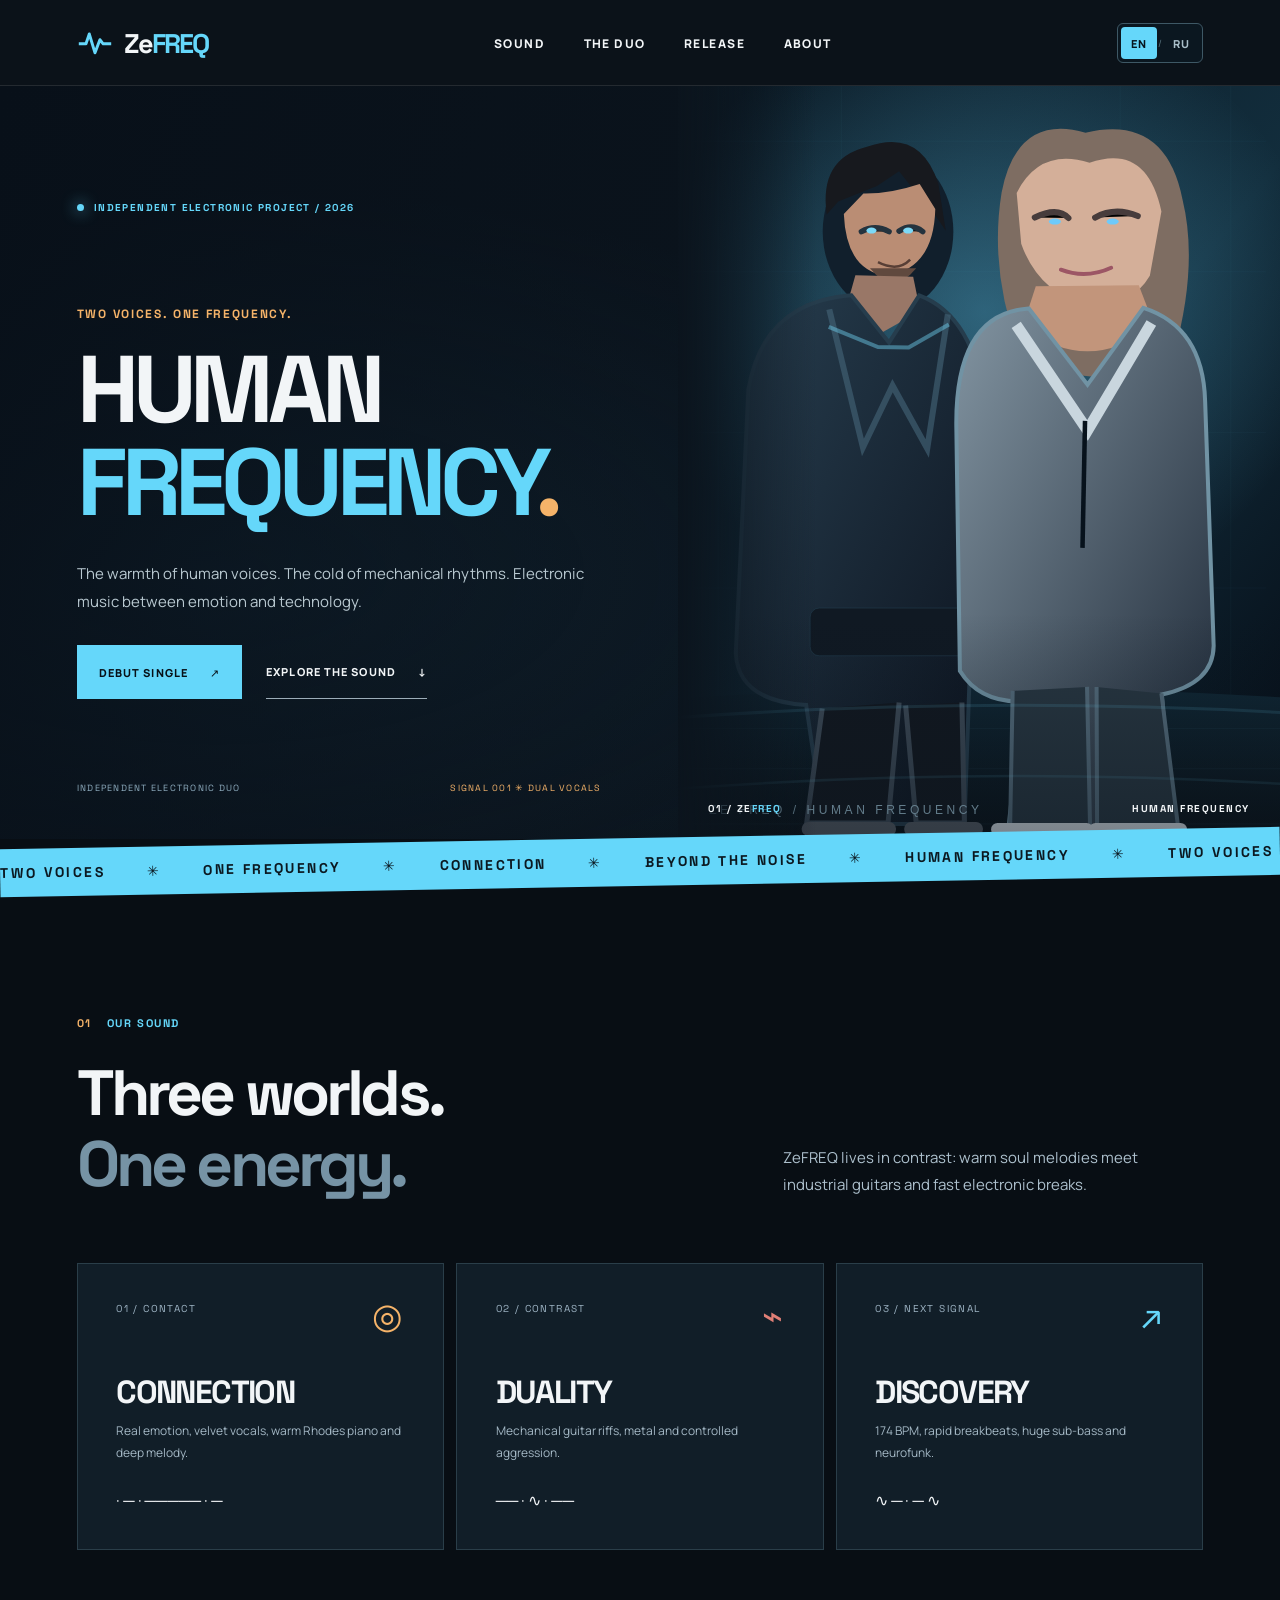
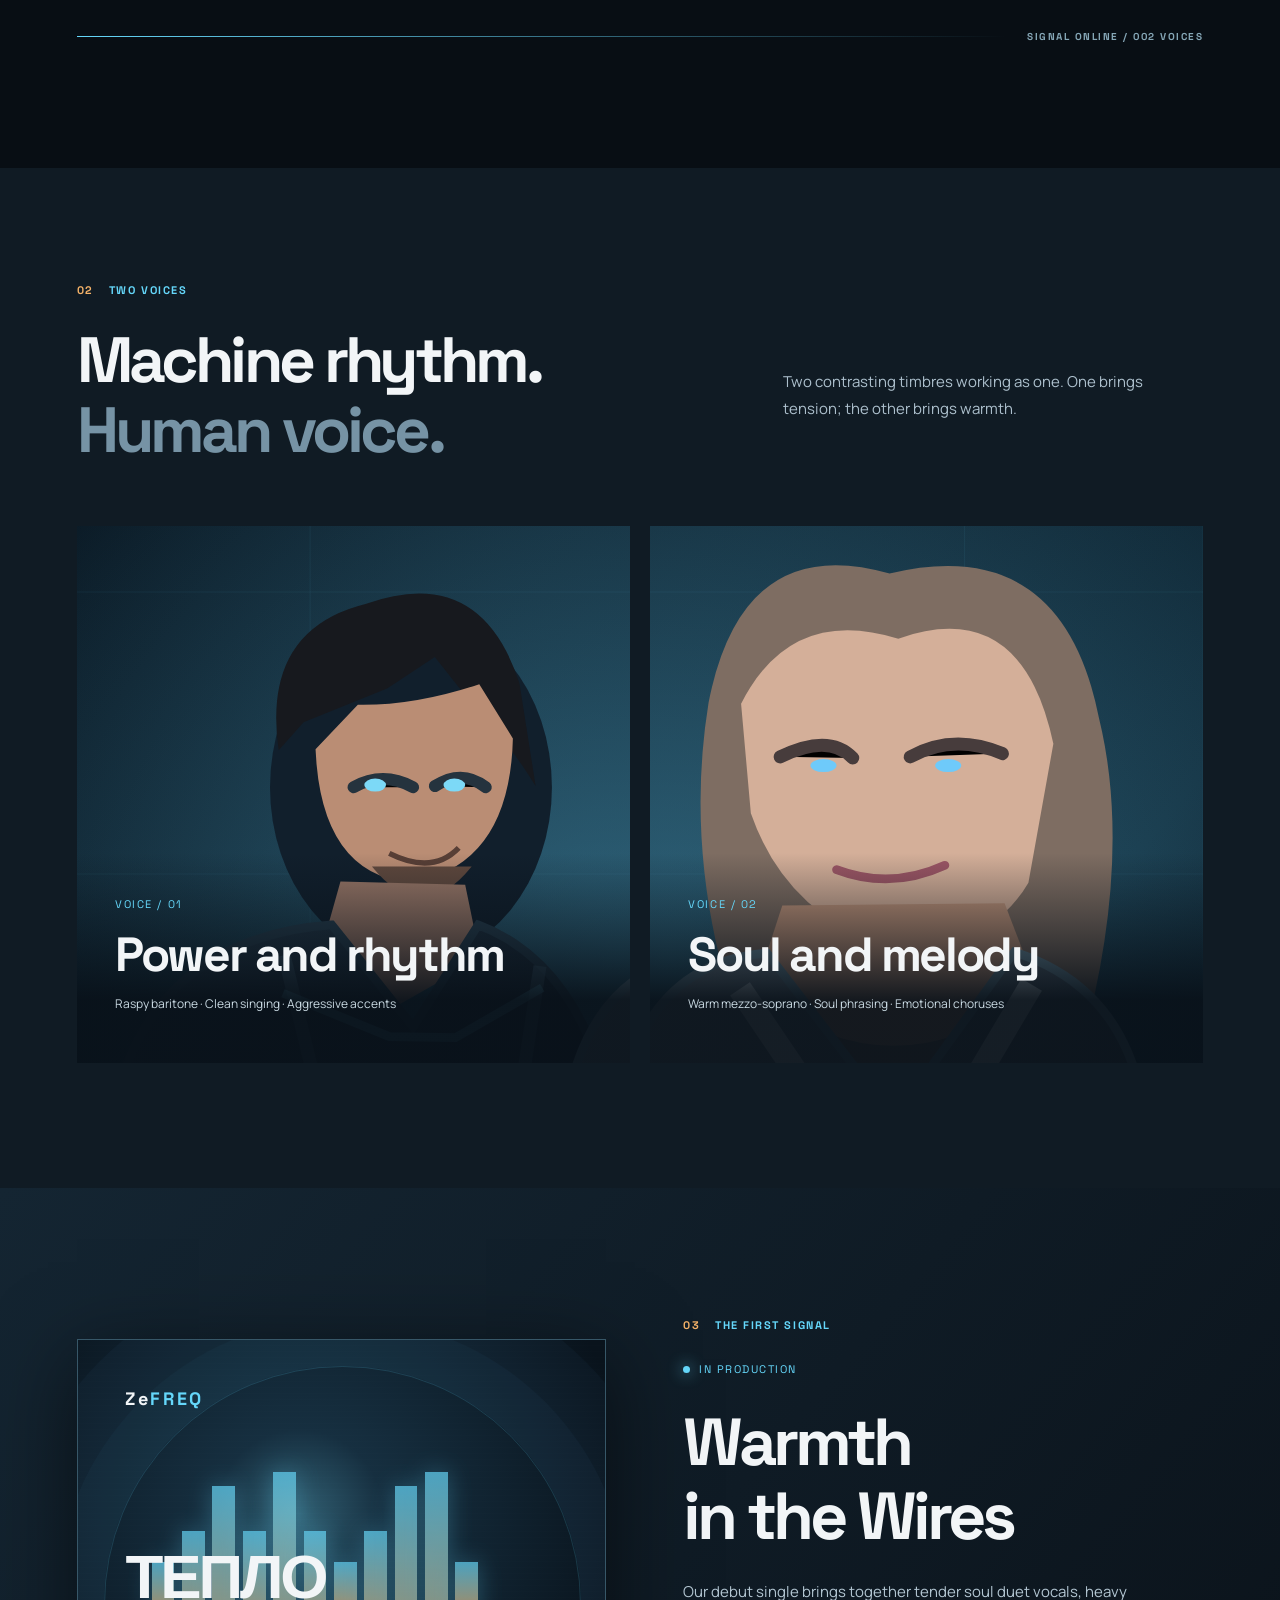
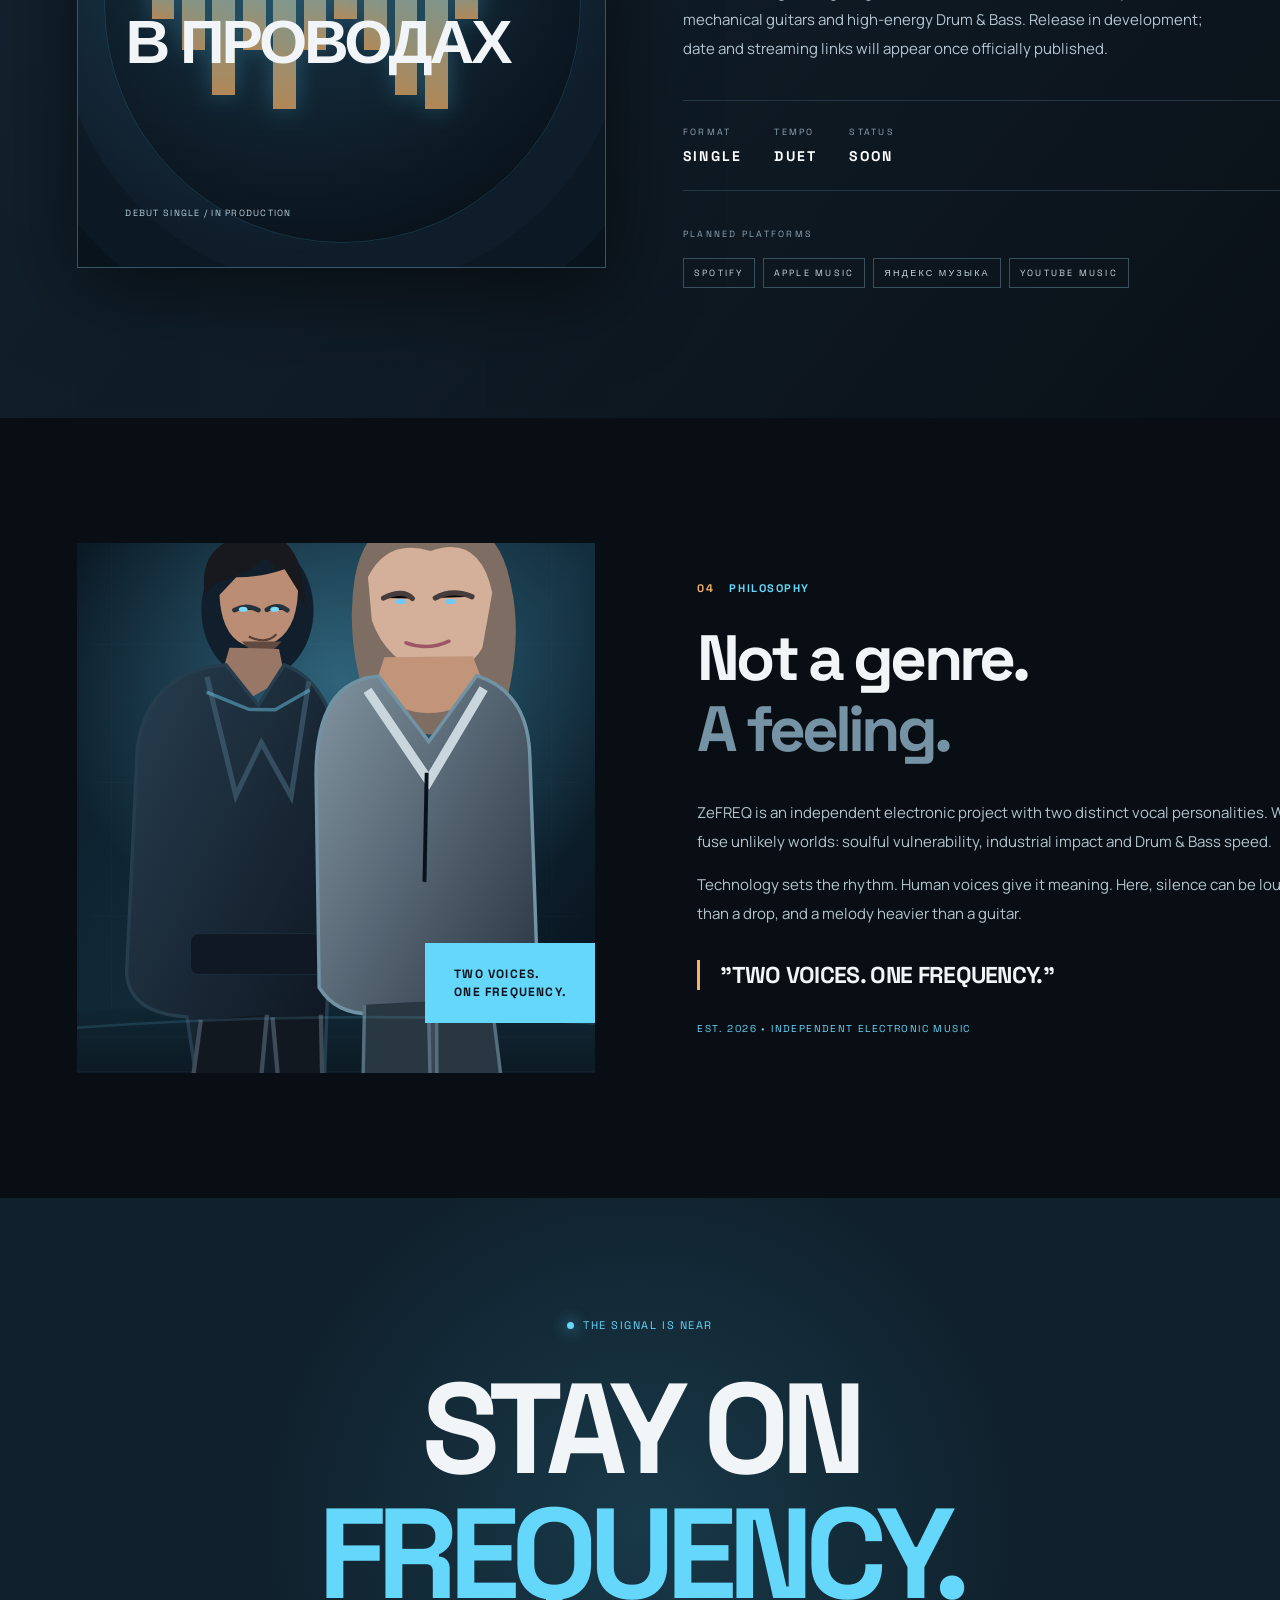
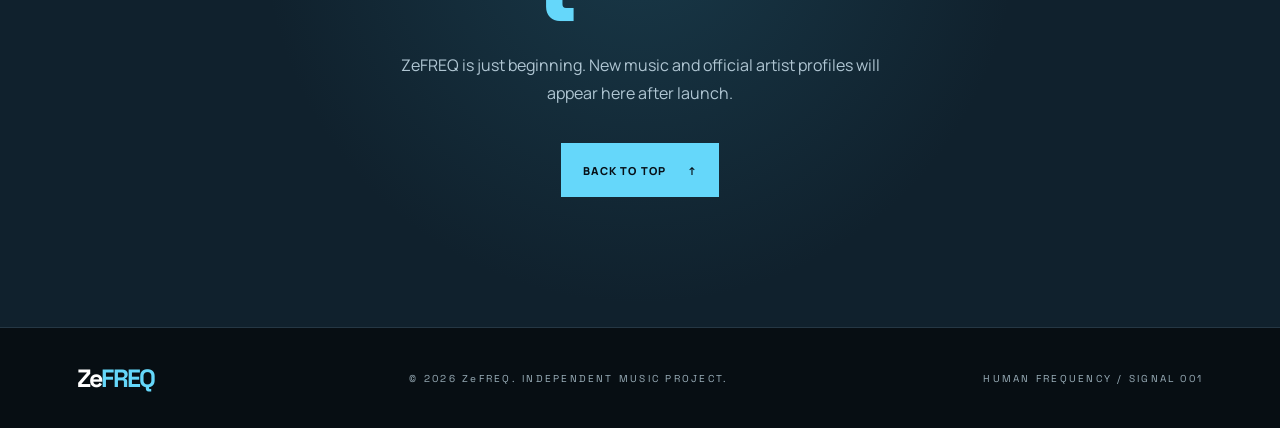
==== commit 9c15c9b5: "Replace genre descriptions with ZeFREQ narrative concept" ====
--- a/index.html
+++ b/index.html
@@ -4,10 +4,10 @@
   <meta charset="utf-8">
   <meta name="viewport" content="width=device-width, initial-scale=1">
   <meta name="theme-color" content="#080f16">
-  <meta name="description" content="ZeFREQ — an electronic duo. Two voices. One frequency. Soul, industrial and drum & bass.">
+  <meta name="description" content="ZeFREQ — an independent electronic duo. Two voices. One frequency. Beyond the noise, find the meaning.">
   <meta property="og:type" content="website">
   <meta property="og:title" content="ZeFREQ — Human Frequency">
-  <meta property="og:description" content="Two voices. One frequency. Soul × Industrial × Drum & Bass.">
+  <meta property="og:description" content="Two voices. One frequency. Discover ZeFREQ, a world of connection, contrast and sound.">
   <meta property="og:image" content="assets/duo.svg">
   <meta name="color-scheme" content="dark">
   <title>ZeFREQ — Human Frequency</title>
@@ -25,7 +25,7 @@
           <span>Ze<span class="accent">FREQ</span></span>
         </a>
         <nav class="nav" id="primary-nav" aria-label="Main navigation">
-          <a href="#sound" data-i18n="navSound">Sound</a>
+          <a href="#sound" data-i18n="navSound">Concept</a>
           <a href="#artists" data-i18n="navDuo">The duo</a>
           <a href="#release" data-i18n="navRelease">Release</a>
           <a href="#about" data-i18n="navAbout">About</a>
@@ -47,13 +47,13 @@
           <div class="hero-title-box">
             <p class="overline" data-i18n="heroTiny">TWO VOICES. ONE FREQUENCY.</p>
             <h1 id="hero-title">HUMAN<br><em>FREQUENCY<span class="title-period">.</span></em></h1>
-            <p class="hero-lead" data-i18n="heroLead">The warmth of human voices. The cold of mechanical rhythms. Electronic music between emotion and technology.</p>
+            <p class="hero-lead" data-i18n="heroLead">Two voices on one wavelength. Stories of connection, collision and everything we struggle to say.</p>
             <div class="hero-ctas">
               <a class="button button-primary" href="#release"><span data-i18n="discover">Debut single</span><span aria-hidden="true">↗</span></a>
-              <a class="button button-text" href="#sound"><span data-i18n="explore">Explore the sound</span><span aria-hidden="true">↓</span></a>
+              <a class="button button-text" href="#sound"><span data-i18n="explore">Explore the concept</span><span aria-hidden="true">↓</span></a>
             </div>
           </div>
-          <div class="hero-foot"><span>SOUL / INDUSTRIAL / DRUM & BASS</span><span class="hero-foot-right">174 BPM <span aria-hidden="true">✳</span> DUAL VOCALS</span></div>
+          <div class="hero-foot"><span>INDEPENDENT ELECTRONIC DUO</span><span class="hero-foot-right">SIGNAL 001 <span aria-hidden="true">✳</span> DUAL VOCALS</span></div>
         </div>
         <div class="hero-image" role="img" aria-label="ZeFREQ vocalists in a contemporary electronic music setting">
           <img src="assets/duo.svg" width="1200" height="1500" alt="Концептуальное изображение электронного дуэта ZeFREQ" fetchpriority="high">
@@ -62,22 +62,37 @@
         <span class="hero-outline" aria-hidden="true">01 / SIGNAL FOUND</span>
       </section>
 
-      <div class="ticker" aria-label="ZeFREQ genres"><div class="ticker-track" aria-hidden="true">
-        <span>SOUL</span><i>✳</i><span>NEUROFUNK</span><i>✳</i><span>INDUSTRIAL</span><i>✳</i><span>DRUM & BASS</span><i>✳</i><span>HUMAN FREQUENCY</span><i>✳</i>
-        <span>SOUL</span><i>✳</i><span>NEUROFUNK</span><i>✳</i><span>INDUSTRIAL</span><i>✳</i><span>DRUM & BASS</span><i>✳</i><span>HUMAN FREQUENCY</span><i>✳</i>
+      <div class="ticker" aria-label="ZeFREQ transmission"><div class="ticker-track" aria-hidden="true">
+        <span>TWO VOICES</span><i>✳</i><span>ONE FREQUENCY</span><i>✳</i><span>CONNECTION</span><i>✳</i><span>BEYOND THE NOISE</span><i>✳</i><span>HUMAN FREQUENCY</span><i>✳</i>
+        <span>TWO VOICES</span><i>✳</i><span>ONE FREQUENCY</span><i>✳</i><span>CONNECTION</span><i>✳</i><span>BEYOND THE NOISE</span><i>✳</i>
       </div></div>
 
-      <section class="section wrap sound-section" id="sound" aria-labelledby="sound-title">
+            <section class="section wrap sound-section" id="sound" aria-labelledby="sound-title">
         <div class="section-head">
-          <div><div class="section-label"><span class="index">01</span><span data-i18n="soundLabel">OUR SOUND</span></div><h2 id="sound-title" data-i18n="soundTitle">Three worlds.<br><span class='muted'>One energy.</span></h2></div>
-          <p class="section-intro" data-i18n="soundIntro">ZeFREQ lives in contrast: warm soul melodies meet industrial guitars and fast electronic breaks.</p>
+          <div><div class="section-label"><span class="index">01</span><span data-i18n="soundLabel">THE CONCEPT</span></div><h2 id="sound-title" data-i18n="soundTitle">Beyond the noise.<br><span class='muted'>Find the meaning.</span></h2></div>
+          <p class="section-intro" data-i18n="soundIntro">ZeFREQ is a world told through signals: two voices, one connection and the stories that travel between them.</p>
         </div>
         <div class="sound-grid">
-          <article class="sound-card soul"><div class="sound-card-top"><span>01 / FEEL</span><span class="sound-glyph">◌</span></div><h3>SOUL <span>35%</span></h3><p data-i18n="soulDesc">Real emotion, velvet vocals, warm Rhodes piano and deep melody.</p><div class="card-bar"><span style="width:35%"></span></div></article>
-          <article class="sound-card industrial"><div class="sound-card-top"><span>02 / IMPACT</span><span class="sound-glyph">⌁</span></div><h3>INDUSTRIAL <span>30%</span></h3><p data-i18n="industrialDesc">Mechanical guitar riffs, metal and controlled aggression.</p><div class="card-bar"><span style="width:30%"></span></div></article>
-          <article class="sound-card bass"><div class="sound-card-top"><span>03 / MOVE</span><span class="sound-glyph">≋</span></div><h3>DRUM & BASS <span>35%</span></h3><p data-i18n="bassDesc">174 BPM, rapid breakbeats, huge sub-bass and neurofunk.</p><div class="card-bar"><span style="width:35%"></span></div></article>
+          <article class="sound-card soul">
+            <div class="sound-card-top"><span>01 / CONTACT</span><span class="sound-glyph" aria-hidden="true">◎</span></div>
+            <h3>CONNECTION</h3>
+            <p data-i18n="soulDesc">Two voices search for each other through the static. Every story begins with a connection.</p>
+            <div class="signal-pattern" aria-hidden="true">· ─ · ───── · ─</div>
+          </article>
+          <article class="sound-card industrial">
+            <div class="sound-card-top"><span>02 / CONTRAST</span><span class="sound-glyph" aria-hidden="true">⌁</span></div>
+            <h3>DUALITY</h3>
+            <p data-i18n="industrialDesc">Tenderness and tension can exist in the same moment. That's where the unexpected happens.</p>
+            <div class="signal-pattern" aria-hidden="true">── · ∿ · ──</div>
+          </article>
+          <article class="sound-card bass">
+            <div class="sound-card-top"><span>03 / NEXT SIGNAL</span><span class="sound-glyph" aria-hidden="true">↗</span></div>
+            <h3>DISCOVERY</h3>
+            <p data-i18n="bassDesc">The first transmission is only the beginning. New songs will reveal new parts of this world.</p>
+            <div class="signal-pattern" aria-hidden="true">∿ ─ · ─ ∿</div>
+          </article>
         </div>
-        <div class="wave-divider" aria-hidden="true"><span class="wave-line"></span><span class="wave-tick">SIGNAL ∿ 174.0 HZ</span></div>
+        <div class="wave-divider" aria-hidden="true"><span class="wave-line"></span><span class="wave-tick">SIGNAL ONLINE / 002 VOICES</span></div>
       </section>
 
       <section class="artists-section" id="artists" aria-labelledby="artists-title">
@@ -93,14 +108,14 @@
 
       <section class="release-section" id="release" aria-labelledby="release-title"><div class="wrap release-grid">
         <div class="release-art" aria-label="Концептуальная графика дебютного сингла, не официальная обложка"><div class="release-noise"></div><div class="release-frequency" aria-hidden="true"><span></span><span></span><span></span><span></span><span></span><span></span><span></span><span></span><span></span><span></span><span></span></div><span class="release-art-logo">Ze<span>FREQ</span></span><span class="release-art-name">ТЕПЛО<br>В ПРОВОДАХ</span><span class="release-art-footer">DEBUT SINGLE / IN PRODUCTION</span></div>
-        <div class="release-info"><div class="section-label"><span class="index">03</span><span data-i18n="releaseLabel">THE FIRST SIGNAL</span></div><div class="small-status"><span class="pulse-dot"></span><span data-i18n="inProduction">IN PRODUCTION</span></div><h2 id="release-title" data-i18n="releaseTitle">Warmth<br>in the Wires</h2><p data-i18n="releaseText">Our debut single brings together tender soul duet vocals, heavy mechanical guitars and high-energy Drum & Bass. Release in development; date and streaming links will appear once officially published.</p><div class="release-meta"><div><span data-i18n="releaseFormat">FORMAT</span><strong>SINGLE</strong></div><div><span data-i18n="releaseTempo">TEMPO</span><strong>174 BPM</strong></div><div><span data-i18n="releaseStatus">STATUS</span><strong data-i18n="soon">SOON</strong></div></div><div class="platforms" aria-label="Планируемые стриминговые площадки"><span data-i18n="planned">PLANNED PLATFORMS</span><div><span>SPOTIFY</span><span>APPLE MUSIC</span><span>ЯНДЕКС МУЗЫКА</span><span>YOUTUBE MUSIC</span></div></div></div>
+        <div class="release-info"><div class="section-label"><span class="index">03</span><span data-i18n="releaseLabel">THE FIRST SIGNAL</span></div><div class="small-status"><span class="pulse-dot"></span><span data-i18n="inProduction">IN PRODUCTION</span></div><h2 id="release-title" data-i18n="releaseTitle">Warmth<br>in the Wires</h2><p data-i18n="releaseText">The first transmission is taking shape: two voices trying to reach each other through a city of noise and light. The release date and streaming links will appear here when the song is officially published.</p><div class="release-meta"><div><span data-i18n="releaseFormat">FORMAT</span><strong>SINGLE</strong></div><div><span data-i18n="releaseTempo">TEMPO</span><strong>DUET</strong></div><div><span data-i18n="releaseStatus">STATUS</span><strong data-i18n="soon">SOON</strong></div></div><div class="platforms" aria-label="Планируемые стриминговые площадки"><span data-i18n="planned">PLANNED PLATFORMS</span><div><span>SPOTIFY</span><span>APPLE MUSIC</span><span>ЯНДЕКС МУЗЫКА</span><span>YOUTUBE MUSIC</span></div></div></div>
       </div></section>
 
-      <section class="about-section wrap" id="about"><div class="about-grid"><div class="about-photo"><img src="assets/duo.svg" width="1200" height="1500" alt="Концептуальный арт дуэта ZeFREQ в техно-эстетике" loading="lazy"><div class="photo-sticker">TWO VOICES.<br>ONE FREQUENCY.</div></div><div class="about-content"><div class="section-label"><span class="index">04</span><span data-i18n="aboutLabel">PHILOSOPHY</span></div><h2 data-i18n="aboutTitle">Not a genre.<br><span class='muted'>A feeling.</span></h2><p data-i18n="aboutP1">ZeFREQ is an independent electronic project with two distinct vocal personalities. We fuse unlikely worlds: soulful vulnerability, industrial impact and Drum & Bass speed.</p><p data-i18n="aboutP2">Technology sets the rhythm. Human voices give it meaning. Here, silence can be louder than a drop, and a melody heavier than a guitar.</p><blockquote>"TWO VOICES. ONE FREQUENCY."</blockquote><div class="about-meta">EST. 2026 <span>•</span> INDEPENDENT ELECTRONIC MUSIC</div></div></div></section>
+      <section class="about-section wrap" id="about"><div class="about-grid"><div class="about-photo"><img src="assets/duo.svg" width="1200" height="1500" alt="Концептуальный арт дуэта ZeFREQ в техно-эстетике" loading="lazy"><div class="photo-sticker">TWO VOICES.<br>ONE FREQUENCY.</div></div><div class="about-content"><div class="section-label"><span class="index">04</span><span data-i18n="aboutLabel">OUR STORY</span></div><h2 data-i18n="aboutTitle">Two voices.<br><span class='muted'>One story.</span></h2><p data-i18n="aboutP1">ZeFREQ is an independent electronic duo built around two contrasting voices and a shared imaginary world. Each song is a new piece of their conversation.</p><p data-i18n="aboutP2">We tell stories about distance, connection, memory and the feeling that someone is still listening on the other end. Beyond the noise, something human always remains.</p><blockquote>"TWO VOICES. ONE FREQUENCY."</blockquote><div class="about-meta">EST. 2026 <span>•</span> INDEPENDENT ELECTRONIC MUSIC</div></div></div></section>
 
       <section class="end-section"><div class="wrap end-inner"><div class="end-eyebrow"><span class="pulse-dot"></span><span data-i18n="endEyebrow">THE SIGNAL IS NEAR</span></div><h2>STAY ON<br><em>FREQUENCY.</em></h2><p data-i18n="endText">ZeFREQ is just beginning. New music and official artist profiles will appear here after launch.</p><a class="button button-primary" href="#top"><span data-i18n="backTop">Back to top</span><span aria-hidden="true">↑</span></a></div></section>
     </main>
-    <footer class="site-footer"><div class="wrap footer-inner"><a class="footer-logo" href="#top">Ze<span>FREQ</span></a><span>© <span id="year">2026</span> ZeFREQ. INDEPENDENT MUSIC PROJECT.</span><span>HUMAN FREQUENCY / 174 BPM</span></div></footer>
+    <footer class="site-footer"><div class="wrap footer-inner"><a class="footer-logo" href="#top">Ze<span>FREQ</span></a><span>© <span id="year">2026</span> ZeFREQ. INDEPENDENT MUSIC PROJECT.</span><span>HUMAN FREQUENCY / SIGNAL 001</span></div></footer>
   </div>
 </body>
 </html>
--- a/styles.css
+++ b/styles.css
@@ -6,3 +6,11 @@
 @media(max-width:760px){:root{--pad:22px}.site-header{height:72px}.brand{font-size:24px}.brand-icon{width:30px}.menu-toggle{display:flex}.nav{display:none;position:absolute;top:72px;left:0;right:0;flex-direction:column;align-items:stretch;gap:0;padding:10px 22px 22px;background:#0d1821;border-bottom:1px solid #456070}.nav.open{display:flex}.nav a{padding:15px 0}.hero{display:flex;flex-direction:column-reverse;min-height:0}.hero-image{height:490px;min-height:0}.hero-image:after{background:linear-gradient(0deg,#0b141d 1%,transparent 60%)}.hero-copy{padding-top:36px;padding-bottom:35px}.hero-title-box{margin-top:30px}.hero h1{font-size:clamp(54px,11vw,90px)}.hero-lead{font-size:14px;line-height:1.75}.hero-foot{margin-top:42px;font-size:9px;flex-wrap:wrap}.ticker-track{min-width:150%;gap:20px;font-size:11px}.section,.artists-section,.release-section,.about-section{padding-top:76px;padding-bottom:80px}.section-head,.artists-heading{display:block}.section-head .section-intro,.artists-heading p{margin-top:24px}.sound-grid{grid-template-columns:1fr;gap:12px;margin-top:38px}.sound-card{min-height:195px}.sound-card h3{margin-top:20px}.wave-divider{margin-top:36px}.artist-grid{grid-template-columns:1fr;gap:18px;margin-top:36px}.artist-card{height:460px}.release-grid{grid-template-columns:1fr;gap:50px}.release-art{max-width:470px;margin:auto;width:100%}.release-art-name{font-size:clamp(36px,9vw,60px)}.about-grid{grid-template-columns:1fr;gap:44px}.about-photo{min-height:480px}.end-inner{padding-top:100px;padding-bottom:100px}.end-inner h2{font-size:clamp(56px,13vw,90px)}.footer-inner{padding-top:25px;padding-bottom:25px;flex-wrap:wrap;min-height:0;justify-content:center;text-align:center}.footer-inner span:last-child{display:none}}
 @media(max-width:420px){.hero-image{height:370px}.hero h1{font-size:54px}.hero-foot-right{display:none}.hero-title-box{margin-top:20px}.hero-lead{font-size:13px}.artist-card{height:390px}.release-meta{gap:15px}.release-meta strong{font-size:12px}.about-photo{min-height:400px}}
 @media(prefers-reduced-motion:reduce){*,*:before,*:after{scroll-behavior:auto!important;transition:none!important;animation:none!important}}
+
+/* Explicit EN / RU selector in site header */
+.lang-switch{display:inline-flex;align-items:center;justify-content:center;gap:1px;padding:3px;border:1px solid #3e5865;border-radius:6px;background:#0b1720;white-space:nowrap}
+.lang-option{font-family:Manrope,Arial,sans-serif;min-width:36px;height:32px;border:0;border-radius:4px;background:transparent;color:#aabfc9;font-size:11px;font-weight:800;letter-spacing:.08em;transition:background .18s,color .18s}
+.lang-option:hover{color:var(--white);background:#203743}
+.lang-option[aria-pressed="true"],.lang-option[aria-pressed="true"]:hover{background:var(--blue);color:#07151e}
+.lang-separator{font-size:10px;line-height:1;color:#56717c;user-select:none}
+@media(max-width:420px){.header-inner{gap:7px}.brand{gap:6px;font-size:21px}.brand-icon{width:27px;height:27px}.header-actions{gap:6px}.lang-switch{padding:2px}.lang-option{min-width:30px;height:30px;font-size:10px}.menu-toggle{min-width:36px;width:36px;height:36px}}
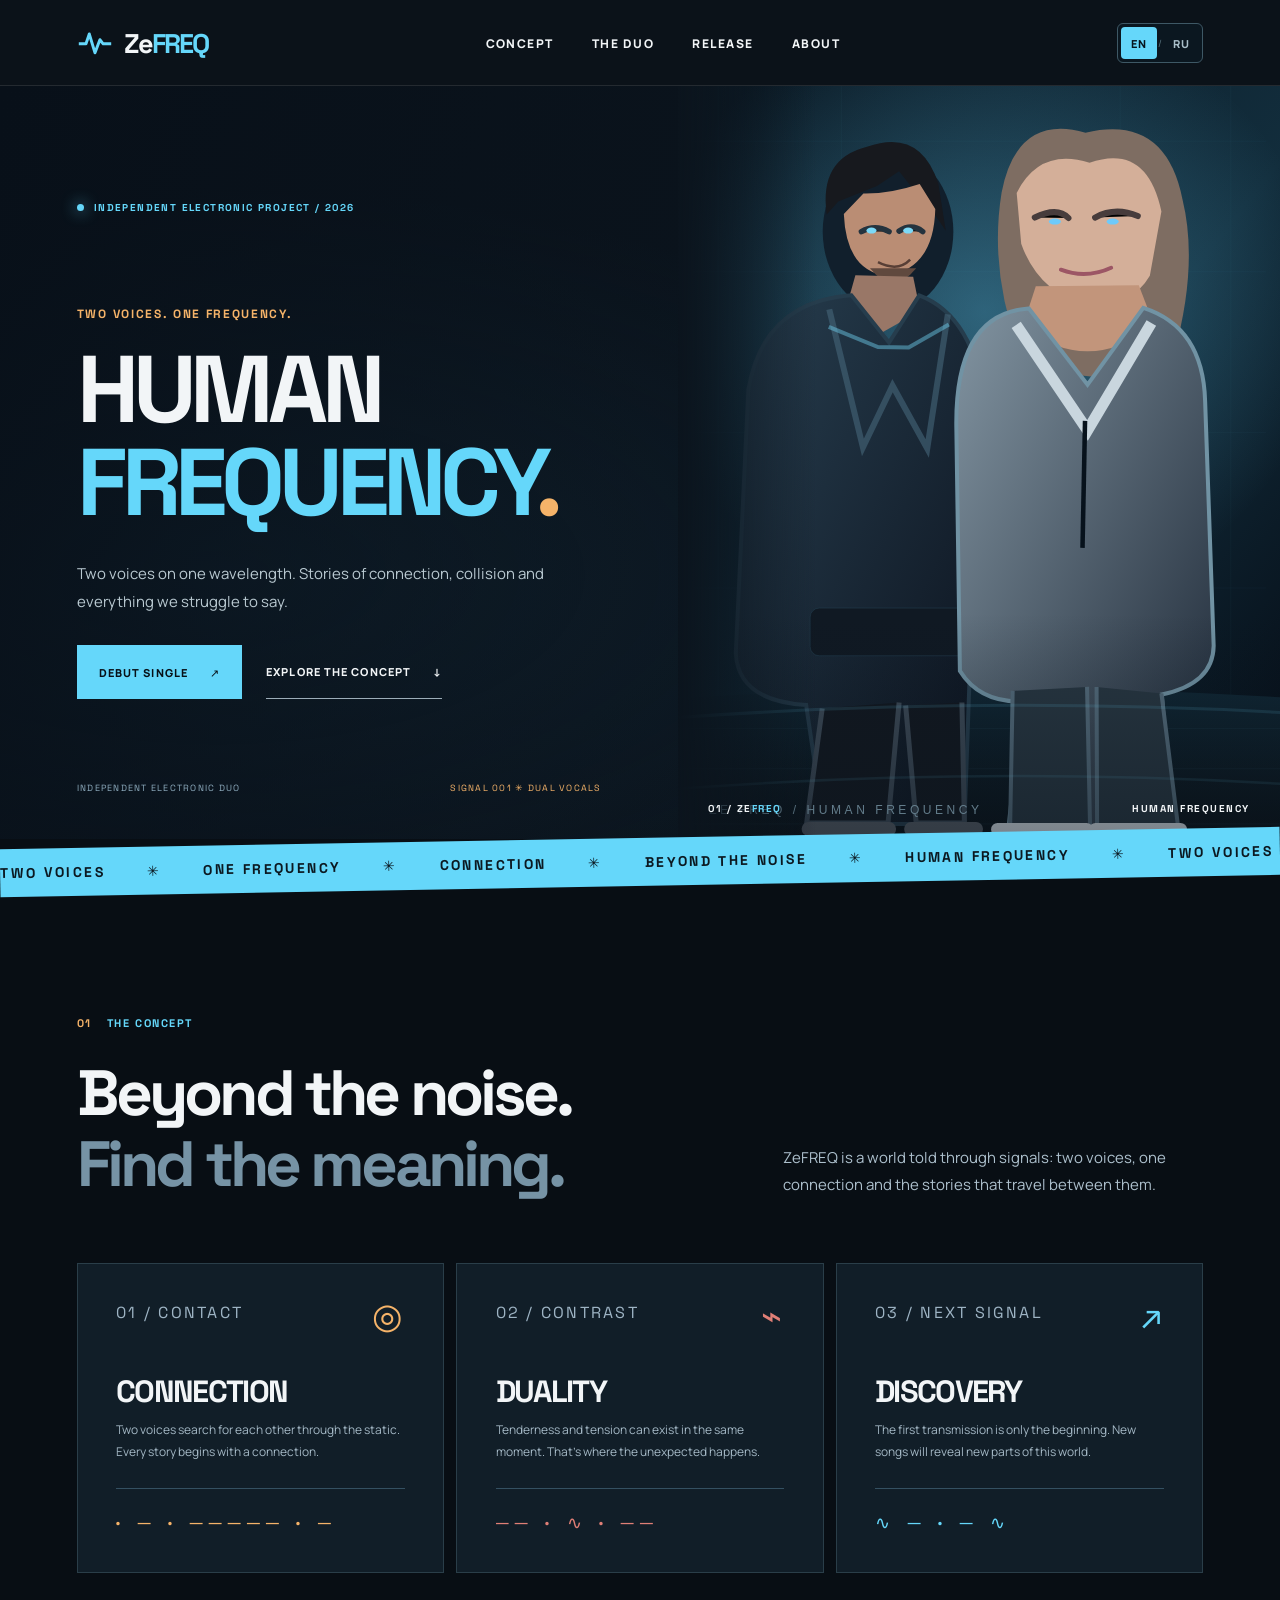
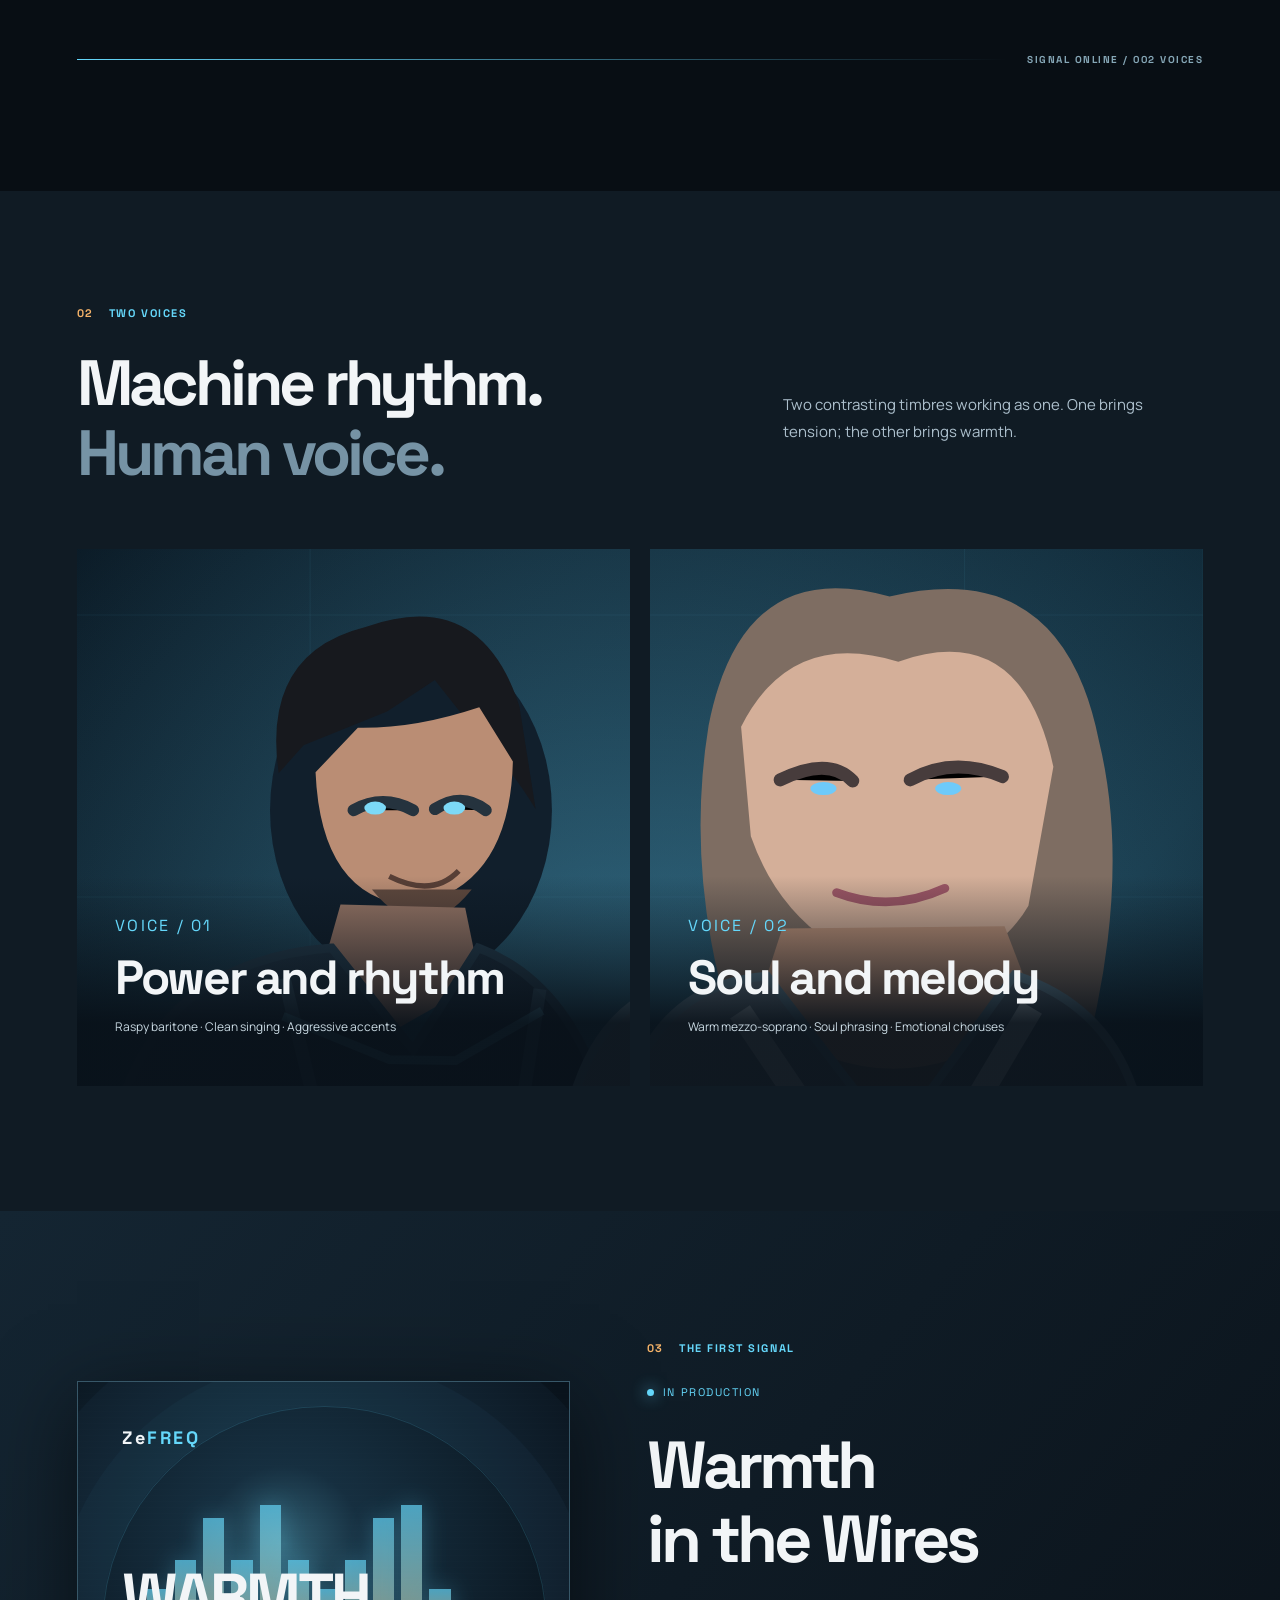
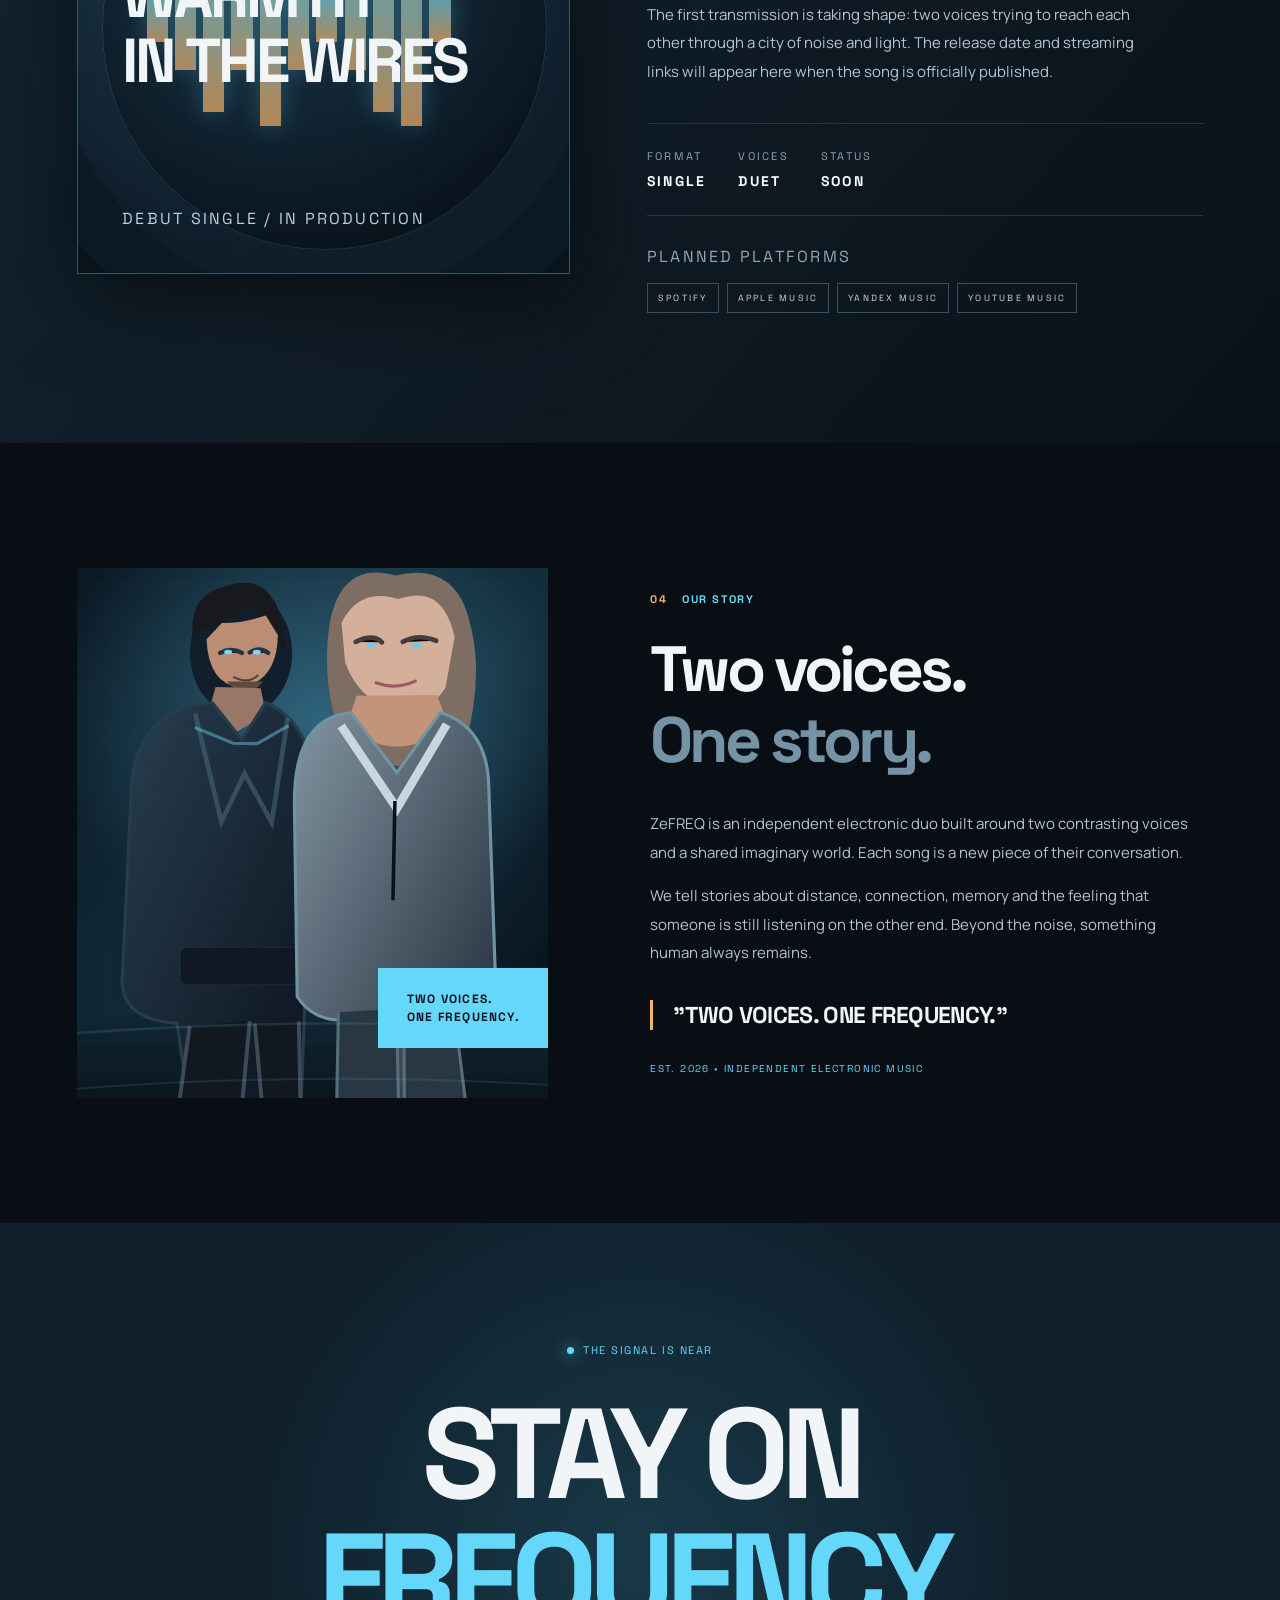
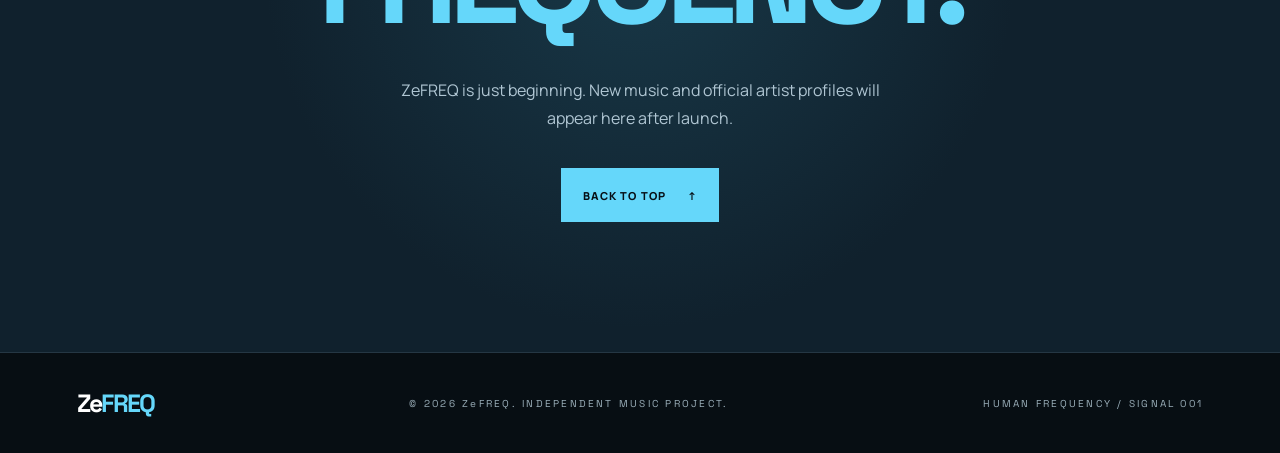
==== commit 6b14c8f1: "Fix layout, localize static EN/RU pages, add SEO and site checks" ====
--- a/index.html
+++ b/index.html
@@ -8,11 +8,28 @@
   <meta property="og:type" content="website">
   <meta property="og:title" content="ZeFREQ — Human Frequency">
   <meta property="og:description" content="Two voices. One frequency. Discover ZeFREQ, a world of connection, contrast and sound.">
-  <meta property="og:image" content="assets/duo.svg">
+  <link rel="canonical" href="https://justsmokeadfly.github.io/ZeFREQ/">
+  <link rel="alternate" hreflang="en" href="https://justsmokeadfly.github.io/ZeFREQ/">
+  <link rel="alternate" hreflang="ru" href="https://justsmokeadfly.github.io/ZeFREQ/ru/">
+  <link rel="alternate" hreflang="x-default" href="https://justsmokeadfly.github.io/ZeFREQ/">
+  <meta property="og:url" content="https://justsmokeadfly.github.io/ZeFREQ/">
+  <meta property="og:locale" content="en_US">
+  <meta property="og:locale:alternate" content="ru_RU">
+  <meta property="og:image" content="https://justsmokeadfly.github.io/ZeFREQ/assets/og-card.png">
+  <meta property="og:image:type" content="image/png">
+  <meta property="og:image:width" content="1200">
+  <meta property="og:image:height" content="630">
+  <meta property="og:image:alt" content="ZeFREQ — Two voices. One frequency.">
+  <meta name="twitter:card" content="summary_large_image">
+  <meta name="twitter:image" content="https://justsmokeadfly.github.io/ZeFREQ/assets/og-card.png">
   <meta name="color-scheme" content="dark">
   <title>ZeFREQ — Human Frequency</title>
   <link rel="icon" href="assets/favicon.svg" type="image/svg+xml">
+  <link rel="preconnect" href="https://fonts.googleapis.com">
+  <link rel="preconnect" href="https://fonts.gstatic.com" crossorigin>
+  <link rel="stylesheet" href="https://fonts.googleapis.com/css2?family=Manrope:wght@400;500;600;700;800&family=Space+Grotesk:wght@400;500;600;700&display=swap">
   <link rel="stylesheet" href="styles.css">
+  <script type="application/ld+json">{"@context":"https://schema.org","@type":"MusicGroup","name":"ZeFREQ","url":"https://justsmokeadfly.github.io/ZeFREQ/","description":"Independent electronic duo. Two voices. One frequency.","foundingDate":"2026","image":"https://justsmokeadfly.github.io/ZeFREQ/assets/og-card.png"}</script>
   <script defer src="app.js"></script>
 </head>
 <body>
@@ -31,7 +48,7 @@
           <a href="#about" data-i18n="navAbout">About</a>
         </nav>
         <div class="header-actions">
-          <div class="lang-switch" role="group" aria-label="Site language"><button class="lang-option" type="button" data-lang="en" aria-label="English" aria-pressed="true">EN</button><span class="lang-separator" aria-hidden="true">/</span><button class="lang-option" type="button" data-lang="ru" aria-label="Русский" aria-pressed="false">RU</button></div>
+          <div class="lang-switch" role="group" aria-label="Site language"><a class="lang-option" href="./" lang="en" hreflang="en" aria-label="English" aria-current="page" data-lang="en">EN</a><span class="lang-separator" aria-hidden="true">/</span><a class="lang-option" href="ru/" lang="ru" hreflang="ru" aria-label="Русский" data-lang="ru">RU</a></div>
           <button class="menu-toggle" type="button" aria-controls="primary-nav" aria-expanded="false" aria-label="Open menu">
             <span></span><span></span><span></span>
           </button>
@@ -55,8 +72,8 @@
           </div>
           <div class="hero-foot"><span>INDEPENDENT ELECTRONIC DUO</span><span class="hero-foot-right">SIGNAL 001 <span aria-hidden="true">✳</span> DUAL VOCALS</span></div>
         </div>
-        <div class="hero-image" role="img" aria-label="ZeFREQ vocalists in a contemporary electronic music setting">
-          <img src="assets/duo.svg" width="1200" height="1500" alt="Концептуальное изображение электронного дуэта ZeFREQ" fetchpriority="high">
+        <div class="hero-image">
+          <img src="assets/duo.svg" width="1200" height="1500" alt="Concept artwork of the two ZeFREQ vocalists" fetchpriority="high" decoding="async">
           <div class="image-caption"><span>01 / ZE<span class="accent">FREQ</span></span><span>HUMAN FREQUENCY</span></div>
         </div>
         <span class="hero-outline" aria-hidden="true">01 / SIGNAL FOUND</span>
@@ -100,18 +117,18 @@
           <div class="section-label"><span class="index">02</span><span data-i18n="duoLabel">TWO VOICES</span></div>
           <div class="artists-heading"><h2 id="artists-title" data-i18n="duoTitle">Machine rhythm.<br><span class='muted'>Human voice.</span></h2><p data-i18n="duoIntro">Two contrasting timbres working as one. One brings tension; the other brings warmth.</p></div>
           <div class="artist-grid">
-            <article class="artist-card"><img src="assets/male.svg" width="720" height="960" alt="Концепт мужского вокалиста ZeFREQ" loading="lazy"><div class="artist-overlay"><span class="artist-number">VOICE / 01</span><h3 data-i18n="maleRole">Power and rhythm</h3><p data-i18n="maleDesc">Raspy baritone · Clean singing · Aggressive accents</p></div></article>
-            <article class="artist-card"><img src="assets/female.svg" width="720" height="960" alt="Концепт женской вокалистки ZeFREQ" loading="lazy"><div class="artist-overlay"><span class="artist-number">VOICE / 02</span><h3 data-i18n="femaleRole">Soul and melody</h3><p data-i18n="femaleDesc">Warm mezzo-soprano · Soul phrasing · Emotional choruses</p></div></article>
+            <article class="artist-card"><img src="assets/male.svg" width="720" height="960" alt="Concept artwork of the male ZeFREQ vocalist" loading="lazy" decoding="async"><div class="artist-overlay"><span class="artist-number">VOICE / 01</span><h3 data-i18n="maleRole">Power and rhythm</h3><p data-i18n="maleDesc">Raspy baritone · Clean singing · Aggressive accents</p></div></article>
+            <article class="artist-card"><img src="assets/female.svg" width="720" height="960" alt="Concept artwork of the female ZeFREQ vocalist" loading="lazy" decoding="async"><div class="artist-overlay"><span class="artist-number">VOICE / 02</span><h3 data-i18n="femaleRole">Soul and melody</h3><p data-i18n="femaleDesc">Warm mezzo-soprano · Soul phrasing · Emotional choruses</p></div></article>
           </div>
         </div>
       </section>
 
       <section class="release-section" id="release" aria-labelledby="release-title"><div class="wrap release-grid">
-        <div class="release-art" aria-label="Концептуальная графика дебютного сингла, не официальная обложка"><div class="release-noise"></div><div class="release-frequency" aria-hidden="true"><span></span><span></span><span></span><span></span><span></span><span></span><span></span><span></span><span></span><span></span><span></span></div><span class="release-art-logo">Ze<span>FREQ</span></span><span class="release-art-name">ТЕПЛО<br>В ПРОВОДАХ</span><span class="release-art-footer">DEBUT SINGLE / IN PRODUCTION</span></div>
-        <div class="release-info"><div class="section-label"><span class="index">03</span><span data-i18n="releaseLabel">THE FIRST SIGNAL</span></div><div class="small-status"><span class="pulse-dot"></span><span data-i18n="inProduction">IN PRODUCTION</span></div><h2 id="release-title" data-i18n="releaseTitle">Warmth<br>in the Wires</h2><p data-i18n="releaseText">The first transmission is taking shape: two voices trying to reach each other through a city of noise and light. The release date and streaming links will appear here when the song is officially published.</p><div class="release-meta"><div><span data-i18n="releaseFormat">FORMAT</span><strong>SINGLE</strong></div><div><span data-i18n="releaseTempo">TEMPO</span><strong>DUET</strong></div><div><span data-i18n="releaseStatus">STATUS</span><strong data-i18n="soon">SOON</strong></div></div><div class="platforms" aria-label="Планируемые стриминговые площадки"><span data-i18n="planned">PLANNED PLATFORMS</span><div><span>SPOTIFY</span><span>APPLE MUSIC</span><span>ЯНДЕКС МУЗЫКА</span><span>YOUTUBE MUSIC</span></div></div></div>
+        <div class="release-art" role="img" aria-label="Concept artwork for the debut single, not the official cover"><div class="release-noise"></div><div class="release-frequency" aria-hidden="true"><span></span><span></span><span></span><span></span><span></span><span></span><span></span><span></span><span></span><span></span><span></span></div><span class="release-art-logo">Ze<span>FREQ</span></span><span class="release-art-name">WARMTH<br>IN THE WIRES</span><span class="release-art-footer">DEBUT SINGLE / IN PRODUCTION</span></div>
+        <div class="release-info"><div class="section-label"><span class="index">03</span><span data-i18n="releaseLabel">THE FIRST SIGNAL</span></div><div class="small-status"><span class="pulse-dot"></span><span data-i18n="inProduction">IN PRODUCTION</span></div><h2 id="release-title" data-i18n="releaseTitle">Warmth<br>in the Wires</h2><p data-i18n="releaseText">The first transmission is taking shape: two voices trying to reach each other through a city of noise and light. The release date and streaming links will appear here when the song is officially published.</p><div class="release-meta"><div><span data-i18n="releaseFormat">FORMAT</span><strong>SINGLE</strong></div><div><span data-i18n="releaseTempo">VOICES</span><strong>DUET</strong></div><div><span data-i18n="releaseStatus">STATUS</span><strong data-i18n="soon">SOON</strong></div></div><div class="platforms" aria-label="Planned streaming platforms"><span data-i18n="planned">PLANNED PLATFORMS</span><div><span>SPOTIFY</span><span>APPLE MUSIC</span><span>YANDEX MUSIC</span><span>YOUTUBE MUSIC</span></div></div></div>
       </div></section>
 
-      <section class="about-section wrap" id="about"><div class="about-grid"><div class="about-photo"><img src="assets/duo.svg" width="1200" height="1500" alt="Концептуальный арт дуэта ZeFREQ в техно-эстетике" loading="lazy"><div class="photo-sticker">TWO VOICES.<br>ONE FREQUENCY.</div></div><div class="about-content"><div class="section-label"><span class="index">04</span><span data-i18n="aboutLabel">OUR STORY</span></div><h2 data-i18n="aboutTitle">Two voices.<br><span class='muted'>One story.</span></h2><p data-i18n="aboutP1">ZeFREQ is an independent electronic duo built around two contrasting voices and a shared imaginary world. Each song is a new piece of their conversation.</p><p data-i18n="aboutP2">We tell stories about distance, connection, memory and the feeling that someone is still listening on the other end. Beyond the noise, something human always remains.</p><blockquote>"TWO VOICES. ONE FREQUENCY."</blockquote><div class="about-meta">EST. 2026 <span>•</span> INDEPENDENT ELECTRONIC MUSIC</div></div></div></section>
+      <section class="about-section wrap" id="about"><div class="about-grid"><div class="about-photo"><img src="assets/duo.svg" width="1200" height="1500" alt="Concept artwork of the ZeFREQ electronic duo" loading="lazy" decoding="async"><div class="photo-sticker">TWO VOICES.<br>ONE FREQUENCY.</div></div><div class="about-content"><div class="section-label"><span class="index">04</span><span data-i18n="aboutLabel">OUR STORY</span></div><h2 data-i18n="aboutTitle">Two voices.<br><span class='muted'>One story.</span></h2><p data-i18n="aboutP1">ZeFREQ is an independent electronic duo built around two contrasting voices and a shared imaginary world. Each song is a new piece of their conversation.</p><p data-i18n="aboutP2">We tell stories about distance, connection, memory and the feeling that someone is still listening on the other end. Beyond the noise, something human always remains.</p><blockquote>"TWO VOICES. ONE FREQUENCY."</blockquote><div class="about-meta">EST. 2026 <span>•</span> INDEPENDENT ELECTRONIC MUSIC</div></div></div></section>
 
       <section class="end-section"><div class="wrap end-inner"><div class="end-eyebrow"><span class="pulse-dot"></span><span data-i18n="endEyebrow">THE SIGNAL IS NEAR</span></div><h2>STAY ON<br><em>FREQUENCY.</em></h2><p data-i18n="endText">ZeFREQ is just beginning. New music and official artist profiles will appear here after launch.</p><a class="button button-primary" href="#top"><span data-i18n="backTop">Back to top</span><span aria-hidden="true">↑</span></a></div></section>
     </main>
--- a/styles.css
+++ b/styles.css
@@ -1,7 +1,6 @@
 
-@import url('https://fonts.googleapis.com/css2?family=Manrope:wght@400;500;600;700;800&family=Space+Grotesk:wght@400;500;600;700&display=swap');
 :root{--bg:#080e14;--panel:#101b24;--panel2:#162631;--white:#f2f5f7;--muted:#9cadb8;--blue:#65d7fa;--amber:#f5b369;--line:#263743;--pad:clamp(24px,6vw,92px);font-synthesis:none}
-*{box-sizing:border-box}html{scroll-behavior:smooth;scroll-padding-top:100px}body{margin:0;background:var(--bg);color:var(--white);font-family:Manrope,Arial,sans-serif}button,a{ -webkit-tap-highlight-color:transparent }a{color:inherit;text-decoration:none}button{font:inherit;cursor:pointer}button:focus-visible,a:focus-visible{outline:2px solid var(--blue);outline-offset:4px}::selection{color:#081019;background:var(--blue)}.wrap{width:min(1440px,100%);padding-left:var(--pad);padding-right:var(--pad);margin-inline:auto}.site-shell{overflow:hidden}.skip-link{position:absolute;top:-100px;left:20px;padding:12px 18px;background:var(--blue);color:#00121d;z-index:99}.skip-link:focus{top:20px}.site-header{height:86px;position:relative;z-index:10;background:#0b1219;box-shadow:inset 0 -1px #ffffff1a}.header-inner{display:flex;align-items:center;justify-content:space-between;height:100%;gap:22px}.brand,.footer-logo{font:700 27px 'Space Grotesk',sans-serif;letter-spacing:-.07em;white-space:nowrap}.brand{display:flex;align-items:center;gap:11px}.brand-icon{width:36px;height:36px;color:var(--blue)}.accent,.footer-logo span{color:var(--blue)}.nav{display:flex;align-items:center;gap:clamp(12px,3vw,42px)}.nav a{font-size:12px;text-transform:uppercase;font-weight:800;letter-spacing:.12em;transition:color .2s}.nav a:hover{color:var(--blue)}.header-actions{display:flex;align-items:center;gap:10px}.lang-toggle,.menu-toggle{color:var(--white);background:transparent;border:1px solid #3e5865;border-radius:4px;min-width:60px;height:38px;font-size:12px;font-weight:800}.lang-toggle:hover{border-color:var(--blue)}.lang-toggle span{color:var(--blue);margin-left:5px}.menu-toggle{display:none;min-width:42px;flex-direction:column;justify-content:center;align-items:center;gap:4px}.menu-toggle span{display:block;width:17px;height:2px;background:var(--white)}.hero{min-height:650px;display:grid;grid-template-columns:53% 47%;position:relative;background:radial-gradient(ellipse at 17% 65%,#17344666,transparent 56%),#0b141d}.hero-copy{width:100%;padding-top:clamp(70px,9vw,140px);padding-bottom:45px;position:relative;z-index:2}.hero-light{position:absolute;inset:0;pointer-events:none;background:linear-gradient(110deg,#081019 0%,transparent 65%)}.eyebrow,.section-label,.overline,.hero-foot,.sound-card-top,.artist-number,.small-status,.release-meta,.release-art-footer,.release-art-logo,.release-art-name,.about-meta,.end-eyebrow,.site-footer,.platforms{font-family:'Space Grotesk',sans-serif;letter-spacing:.14em}.eyebrow{font-size:10px;font-weight:700;color:var(--blue);display:flex;gap:10px;align-items:center}.pulse-dot{display:inline-block;width:7px;height:7px;background:var(--blue);border-radius:50%;box-shadow:0 0 15px var(--blue)}.hero-title-box{margin-top:92px}.overline{font-size:12px;font-weight:700;color:var(--amber);margin-bottom:22px}.hero h1{font:700 clamp(53px,7.4vw,128px)/.98 'Space Grotesk',sans-serif;letter-spacing:-.065em;margin:0;position:relative}.hero h1 em,.end-inner h2 em{color:var(--blue);font-style:normal}.title-period{color:var(--amber)}.hero-lead{max-width:520px;color:#b9c9d1;line-height:1.85;font-size:15px;margin:30px 0}.hero-ctas{display:flex;align-items:center;flex-wrap:wrap;gap:24px}.button{display:inline-flex;gap:22px;align-items:center;justify-content:space-between;min-height:54px;padding:15px 22px;font-weight:800;text-transform:uppercase;font-size:11px;letter-spacing:.1em;transition:transform .2s,background .2s}.button:hover{transform:translateY(-3px)}.button-primary{color:#071017;background:var(--blue)}.button-primary:hover{background:#a2eaff}.button-text{color:var(--white);border-bottom:1px solid var(--muted);padding-left:0;padding-right:0}.hero-foot{display:flex;justify-content:space-between;gap:12px;color:#8eacbe;margin-top:83px;font-size:9px}.hero-foot-right{color:var(--amber)}.hero-image{position:relative;min-width:0;min-height:650px;background:radial-gradient(circle at 60% 40%,#173c52,#08131f 60%)}.hero-image:after{content:"";position:absolute;inset:0;background:linear-gradient(90deg,#0b141d 0%,transparent 23%),linear-gradient(0deg,#0b141d77,transparent 30%);pointer-events:none}.hero-image img{width:100%;height:100%;object-fit:cover;object-position:center 33%;position:absolute;inset:0}.image-caption{position:absolute;bottom:24px;left:30px;right:30px;display:flex;justify-content:space-between;font:700 10px 'Space Grotesk';letter-spacing:.15em;z-index:2;color:var(--white)}.image-caption .accent{color:var(--blue)}.hero-outline{display:none}.ticker{background:var(--blue);color:#0b1820;transform:rotate(-1deg);position:relative;z-index:3;margin-top:-1px;overflow:hidden}.ticker-track{white-space:nowrap;display:flex;align-items:center;justify-content:space-around;gap:42px;padding:15px 0;font:800 14px 'Space Grotesk';letter-spacing:.17em}.ticker i{font-style:normal}.section{padding-top:130px;padding-bottom:125px}.section-label{display:flex;align-items:center;gap:15px;color:var(--blue);font-size:11px;font-weight:700;margin-bottom:28px}.section-label .index{color:var(--amber)}h2{font:700 clamp(40px,5vw,76px)/1.1 'Space Grotesk';letter-spacing:-.06em;margin:0}.muted{color:#7693a5}.section-head,.artists-heading{display:flex;justify-content:space-between;align-items:end;gap:40px}.section-intro,.artists-heading p{max-width:420px;margin:0;color:#adc0cd;font-size:15px;line-height:1.85}.sound-grid{display:grid;grid-template-columns:repeat(3,minmax(0,1fr));gap:12px;margin-top:64px}.sound-card{background:#111e28;border:1px solid #2a3e49;padding:clamp(22px,3vw,39px);min-height:275px;display:flex;flex-direction:column}.sound-card-top{font-size:10px;color:#9eb4c4;display:flex;justify-content:space-between}.sound-glyph{font-size:35px;line-height:.8;color:var(--blue)}.sound-card.soul .sound-glyph{color:var(--amber)}.sound-card.industrial .sound-glyph{color:#e07f76}.sound-card h3{font:700 clamp(22px,2.5vw,35px) 'Space Grotesk';letter-spacing:-.05em;margin:42px 0 8px}.sound-card h3 span{font-size:13px;color:var(--blue);letter-spacing:0}.sound-card p{font-size:12px;color:#a4b8c5;line-height:1.8;margin:0 0 25px}.card-bar{margin-top:auto;height:3px;background:#344d5d}.card-bar span{height:100%;display:block;background:var(--blue)}.sound-card.soul .card-bar span{background:var(--amber)}.sound-card.industrial .card-bar span{background:#e07f76}.wave-divider{display:flex;align-items:center;gap:20px;margin-top:80px;color:#86a7b7}.wave-line{height:1px;flex:1;background:linear-gradient(90deg,var(--blue),transparent)}.wave-tick{font:700 10px 'Space Grotesk';letter-spacing:.15em}.artists-section{background:#101b24;padding:115px 0 125px}.artists-heading{align-items:center}.artist-grid{display:grid;grid-template-columns:repeat(2,minmax(0,1fr));gap:20px;margin-top:60px}.artist-card{position:relative;height:clamp(360px,42vw,610px);overflow:hidden;background:#18303d}.artist-card img{width:100%;height:100%;object-fit:cover;object-position:center top;transition:transform .45s}.artist-card:hover img{transform:scale(1.03)}.artist-overlay{position:absolute;bottom:0;left:0;right:0;padding:clamp(22px,3vw,40px);background:linear-gradient(transparent,#081018ee 70%)}.artist-number{font-size:11px;color:var(--blue)}.artist-overlay h3{font:700 clamp(28px,4vw,48px)/1.1 'Space Grotesk';letter-spacing:-.05em;margin:16px 0 12px}.artist-overlay p{font-size:12px;color:#c9d9e2;line-height:1.6}.release-section{background:linear-gradient(130deg,#142532,#0a1118);padding:130px 0}.release-grid{display:grid;grid-template-columns:47% 53%;gap:clamp(38px,6vw,95px);align-items:center}.release-art{position:relative;aspect-ratio:1;background:radial-gradient(circle at 42% 33%,#315f72 0%,#162f40 18%,#09131c 72%);border:1px solid #375768;box-shadow:0 20px 80px #0008;overflow:hidden;padding:9%;display:flex;flex-direction:column;justify-content:space-between}.release-art:after{content:"";position:absolute;width:90%;height:90%;border:1px solid #5bcff02b;border-radius:50%;top:5%;left:5%;box-shadow:0 0 0 48px #59c7ef08,0 0 0 105px #59c7ef08;pointer-events:none}.release-noise{position:absolute;inset:0;background:repeating-linear-gradient(0deg,transparent 0px,transparent 5px,#ffffff07 6px);mix-blend-mode:overlay}.release-frequency{display:flex;align-items:center;gap:2%;height:45%;position:absolute;top:25%;left:14%;right:14%;opacity:.7}.release-frequency span{background:linear-gradient(#65d7fa,#f5b369);width:6%;height:24%;box-shadow:0 0 24px #65d7fa66}.release-frequency span:nth-child(3n){height:88%}.release-frequency span:nth-child(2n){height:50%}.release-frequency span:nth-child(5n){height:100%}.release-art-logo,.release-art-name,.release-art-footer{position:relative;z-index:1}.release-art-logo{font-weight:700;font-size:18px}.release-art-logo span{color:var(--blue)}.release-art-name{font-size:clamp(32px,5vw,62px);font-weight:700;line-height:1.05;letter-spacing:-.05em}.release-art-footer{font-size:9px;color:#b5d0de}.release-info{min-width:0}.small-status{font-size:11px;color:var(--blue);display:flex;gap:9px;align-items:center;margin:30px 0}.release-info h2{font-size:clamp(44px,5.2vw,80px)}.release-info>p{font-size:15px;line-height:1.9;color:#b3c6d2;max-width:520px;margin:25px 0 37px}.release-meta{display:flex;gap:32px;border-top:1px solid var(--line);border-bottom:1px solid var(--line);padding:25px 0}.release-meta div{display:flex;flex-direction:column;gap:9px}.release-meta span,.platforms>span{color:#8fa5b4;font-size:9px}.release-meta strong{color:#fff;font-size:14px}.platforms{margin-top:30px}.platforms>div{display:flex;gap:8px;flex-wrap:wrap;margin-top:16px}.platforms>div span{border:1px solid #39515e;color:#c9d6de;padding:8px 10px;font-size:9px}.about-section{padding:125px var(--pad)}.about-grid{display:grid;grid-template-columns:46% 54%;align-items:center;gap:clamp(40px,8vw,105px)}.about-photo{position:relative;min-height:530px;background:#142837;overflow:hidden}.about-photo img{position:absolute;inset:0;width:100%;height:100%;object-fit:cover}.photo-sticker{position:absolute;right:-1px;bottom:50px;background:var(--blue);color:#09121a;font:700 12px/1.5 'Space Grotesk';padding:22px 29px;letter-spacing:.1em}.about-content p{line-height:1.9;font-size:15px;color:#b4c5ce}.about-content h2{margin:20px 0 35px}.about-content blockquote{border-left:3px solid var(--amber);padding-left:20px;margin:32px 0;font:700 23px 'Space Grotesk';letter-spacing:-.03em}.about-meta{font-size:10px;color:var(--blue)}.end-section{background:radial-gradient(circle at 50% 45%,#204d6088,transparent 50%),#10212d;position:relative}.end-inner{text-align:center;padding-top:120px;padding-bottom:130px}.end-eyebrow{font-size:11px;color:var(--blue);display:flex;gap:9px;align-items:center;justify-content:center}.end-inner h2{font:700 clamp(60px,10vw,140px)/.97 'Space Grotesk';letter-spacing:-.07em;margin:35px 0}.end-inner p{max-width:520px;margin:0 auto 35px;color:#b0c6d3;line-height:1.8}.site-footer{background:#070e13;border-top:1px solid #253744}.footer-inner{min-height:100px;display:flex;justify-content:space-between;align-items:center;gap:20px;font-size:10px;color:#9aaeb9}.footer-logo{font-size:25px;color:white}
+*{box-sizing:border-box}html{scroll-behavior:smooth;scroll-padding-top:100px}body{margin:0;background:var(--bg);color:var(--white);font-family:Manrope,Arial,sans-serif}button,a{ -webkit-tap-highlight-color:transparent }a{color:inherit;text-decoration:none}button{font:inherit;cursor:pointer}button:focus-visible,a:focus-visible{outline:2px solid var(--blue);outline-offset:4px}::selection{color:#081019;background:var(--blue)}.wrap{width:min(1440px,100%);padding-left:var(--pad);padding-right:var(--pad);margin-inline:auto}.site-shell{overflow:hidden}.skip-link{position:absolute;top:-100px;left:20px;padding:12px 18px;background:var(--blue);color:#00121d;z-index:99}.skip-link:focus{top:20px}.site-header{height:86px;position:relative;z-index:10;background:#0b1219;box-shadow:inset 0 -1px #ffffff1a}.header-inner{display:flex;align-items:center;justify-content:space-between;height:100%;gap:22px}.brand,.footer-logo{font:700 27px 'Space Grotesk',sans-serif;letter-spacing:-.07em;white-space:nowrap}.brand{display:flex;align-items:center;gap:11px}.brand-icon{width:36px;height:36px;color:var(--blue)}.accent,.footer-logo span{color:var(--blue)}.nav{display:flex;align-items:center;gap:clamp(12px,3vw,42px)}.nav a{font-size:12px;text-transform:uppercase;font-weight:800;letter-spacing:.12em;transition:color .2s}.nav a:hover{color:var(--blue)}.header-actions{display:flex;align-items:center;gap:10px}.lang-toggle,.menu-toggle{color:var(--white);background:transparent;border:1px solid #3e5865;border-radius:4px;min-width:60px;height:38px;font-size:12px;font-weight:800}.lang-toggle:hover{border-color:var(--blue)}.lang-toggle span{color:var(--blue);margin-left:5px}.menu-toggle{display:none;min-width:42px;flex-direction:column;justify-content:center;align-items:center;gap:4px}.menu-toggle span{display:block;width:17px;height:2px;background:var(--white)}.hero{min-height:650px;display:grid;grid-template-columns:53% 47%;position:relative;background:radial-gradient(ellipse at 17% 65%,#17344666,transparent 56%),#0b141d}.hero-copy{width:100%;padding-top:clamp(70px,9vw,140px);padding-bottom:45px;position:relative;z-index:2}.hero-light{position:absolute;inset:0;pointer-events:none;background:linear-gradient(110deg,#081019 0%,transparent 65%)}.eyebrow,.section-label,.overline,.hero-foot,.sound-card-top,.artist-number,.small-status,.release-meta,.release-art-footer,.release-art-logo,.release-art-name,.about-meta,.end-eyebrow,.site-footer,.platforms{font-family:'Space Grotesk',sans-serif;letter-spacing:.14em}.eyebrow{font-size:10px;font-weight:700;color:var(--blue);display:flex;gap:10px;align-items:center}.pulse-dot{display:inline-block;width:7px;height:7px;background:var(--blue);border-radius:50%;box-shadow:0 0 15px var(--blue)}.hero-title-box{margin-top:92px}.overline{font-size:12px;font-weight:700;color:var(--amber);margin-bottom:22px}.hero h1{font:700 clamp(53px,7.4vw,128px)/.98 'Space Grotesk',sans-serif;letter-spacing:-.065em;margin:0;position:relative}.hero h1 em,.end-inner h2 em{color:var(--blue);font-style:normal}.title-period{color:var(--amber)}.hero-lead{max-width:520px;color:#b9c9d1;line-height:1.85;font-size:15px;margin:30px 0}.hero-ctas{display:flex;align-items:center;flex-wrap:wrap;gap:24px}.button{display:inline-flex;gap:22px;align-items:center;justify-content:space-between;min-height:54px;padding:15px 22px;font-weight:800;text-transform:uppercase;font-size:11px;letter-spacing:.1em;transition:transform .2s,background .2s}.button:hover{transform:translateY(-3px)}.button-primary{color:#071017;background:var(--blue)}.button-primary:hover{background:#a2eaff}.button-text{color:var(--white);border-bottom:1px solid var(--muted);padding-left:0;padding-right:0}.hero-foot{display:flex;justify-content:space-between;gap:12px;color:#8eacbe;margin-top:83px;font-size:9px}.hero-foot-right{color:var(--amber)}.hero-image{position:relative;min-width:0;min-height:650px;background:radial-gradient(circle at 60% 40%,#173c52,#08131f 60%)}.hero-image:after{content:"";position:absolute;inset:0;background:linear-gradient(90deg,#0b141d 0%,transparent 23%),linear-gradient(0deg,#0b141d77,transparent 30%);pointer-events:none}.hero-image img{width:100%;height:100%;object-fit:cover;object-position:center 33%;position:absolute;inset:0}.image-caption{position:absolute;bottom:24px;left:30px;right:30px;display:flex;justify-content:space-between;font:700 10px 'Space Grotesk';letter-spacing:.15em;z-index:2;color:var(--white)}.image-caption .accent{color:var(--blue)}.hero-outline{display:none}.ticker{background:var(--blue);color:#0b1820;transform:rotate(-1deg);position:relative;z-index:3;margin-top:-1px;overflow:hidden}.ticker-track{white-space:nowrap;display:flex;align-items:center;justify-content:space-around;gap:42px;padding:15px 0;font:800 14px 'Space Grotesk';letter-spacing:.17em}.ticker i{font-style:normal}.section{padding-top:130px;padding-bottom:125px}.section-label{display:flex;align-items:center;gap:15px;color:var(--blue);font-size:11px;font-weight:700;margin-bottom:28px}.section-label .index{color:var(--amber)}h2{font:700 clamp(40px,5vw,76px)/1.1 'Space Grotesk';letter-spacing:-.06em;margin:0}.muted{color:#7693a5}.section-head,.artists-heading{display:flex;justify-content:space-between;align-items:end;gap:40px}.section-intro,.artists-heading p{max-width:420px;margin:0;color:#adc0cd;font-size:15px;line-height:1.85}.sound-grid{display:grid;grid-template-columns:repeat(3,minmax(0,1fr));gap:12px;margin-top:64px}.sound-card{background:#111e28;border:1px solid #2a3e49;padding:clamp(22px,3vw,39px);min-height:275px;display:flex;flex-direction:column}.sound-card-top{font-size:10px;color:#9eb4c4;display:flex;justify-content:space-between}.sound-glyph{font-size:35px;line-height:.8;color:var(--blue)}.sound-card.soul .sound-glyph{color:var(--amber)}.sound-card.industrial .sound-glyph{color:#e07f76}.sound-card h3{font:700 clamp(22px,2.5vw,35px) 'Space Grotesk';letter-spacing:-.05em;margin:42px 0 8px}.sound-card h3 span{font-size:13px;color:var(--blue);letter-spacing:0}.sound-card p{font-size:12px;color:#a4b8c5;line-height:1.8;margin:0 0 25px}.card-bar{margin-top:auto;height:3px;background:#344d5d}.card-bar span{height:100%;display:block;background:var(--blue)}.sound-card.soul .card-bar span{background:var(--amber)}.sound-card.industrial .card-bar span{background:#e07f76}.wave-divider{display:flex;align-items:center;gap:20px;margin-top:80px;color:#86a7b7}.wave-line{height:1px;flex:1;background:linear-gradient(90deg,var(--blue),transparent)}.wave-tick{font:700 10px 'Space Grotesk';letter-spacing:.15em}.artists-section{background:#101b24;padding:115px 0 125px}.artists-heading{align-items:center}.artist-grid{display:grid;grid-template-columns:repeat(2,minmax(0,1fr));gap:20px;margin-top:60px}.artist-card{position:relative;height:clamp(360px,42vw,610px);overflow:hidden;background:#18303d}.artist-card img{width:100%;height:100%;object-fit:cover;object-position:center top;transition:transform .45s}.artist-card:hover img{transform:scale(1.03)}.artist-overlay{position:absolute;bottom:0;left:0;right:0;padding:clamp(22px,3vw,40px);background:linear-gradient(transparent,#081018ee 70%)}.artist-number{font-size:11px;color:var(--blue)}.artist-overlay h3{font:700 clamp(28px,4vw,48px)/1.1 'Space Grotesk';letter-spacing:-.05em;margin:16px 0 12px}.artist-overlay p{font-size:12px;color:#c9d9e2;line-height:1.6}.release-section{background:linear-gradient(130deg,#142532,#0a1118);padding:130px 0}.release-grid{display:grid;grid-template-columns:minmax(0,47fr) minmax(0,53fr);gap:clamp(38px,6vw,95px);align-items:center}.release-art{position:relative;aspect-ratio:1;background:radial-gradient(circle at 42% 33%,#315f72 0%,#162f40 18%,#09131c 72%);border:1px solid #375768;box-shadow:0 20px 80px #0008;overflow:hidden;padding:9%;display:flex;flex-direction:column;justify-content:space-between}.release-art:after{content:"";position:absolute;width:90%;height:90%;border:1px solid #5bcff02b;border-radius:50%;top:5%;left:5%;box-shadow:0 0 0 48px #59c7ef08,0 0 0 105px #59c7ef08;pointer-events:none}.release-noise{position:absolute;inset:0;background:repeating-linear-gradient(0deg,transparent 0px,transparent 5px,#ffffff07 6px);mix-blend-mode:overlay}.release-frequency{display:flex;align-items:center;gap:2%;height:45%;position:absolute;top:25%;left:14%;right:14%;opacity:.7}.release-frequency span{background:linear-gradient(#65d7fa,#f5b369);width:6%;height:24%;box-shadow:0 0 24px #65d7fa66}.release-frequency span:nth-child(3n){height:88%}.release-frequency span:nth-child(2n){height:50%}.release-frequency span:nth-child(5n){height:100%}.release-art-logo,.release-art-name,.release-art-footer{position:relative;z-index:1}.release-art-logo{font-weight:700;font-size:18px}.release-art-logo span{color:var(--blue)}.release-art-name{font-size:clamp(32px,5vw,62px);font-weight:700;line-height:1.05;letter-spacing:-.05em}.release-art-footer{font-size:9px;color:#b5d0de}.release-info{min-width:0}.small-status{font-size:11px;color:var(--blue);display:flex;gap:9px;align-items:center;margin:30px 0}.release-info h2{font-size:clamp(44px,5.2vw,80px)}.release-info>p{font-size:15px;line-height:1.9;color:#b3c6d2;max-width:520px;margin:25px 0 37px}.release-meta{display:flex;gap:32px;border-top:1px solid var(--line);border-bottom:1px solid var(--line);padding:25px 0}.release-meta div{display:flex;flex-direction:column;gap:9px}.release-meta span,.platforms>span{color:#8fa5b4;font-size:9px}.release-meta strong{color:#fff;font-size:14px}.platforms{margin-top:30px}.platforms>div{display:flex;gap:8px;flex-wrap:wrap;margin-top:16px}.platforms>div span{border:1px solid #39515e;color:#c9d6de;padding:8px 10px;font-size:9px}.about-section{padding:125px var(--pad)}.about-grid{display:grid;grid-template-columns:minmax(0,46fr) minmax(0,54fr);align-items:center;gap:clamp(40px,8vw,105px)}.about-photo{position:relative;min-height:530px;background:#142837;overflow:hidden}.about-photo img{position:absolute;inset:0;width:100%;height:100%;object-fit:cover}.photo-sticker{position:absolute;right:-1px;bottom:50px;background:var(--blue);color:#09121a;font:700 12px/1.5 'Space Grotesk';padding:22px 29px;letter-spacing:.1em}.about-content p{line-height:1.9;font-size:15px;color:#b4c5ce}.about-content h2{margin:20px 0 35px}.about-content blockquote{border-left:3px solid var(--amber);padding-left:20px;margin:32px 0;font:700 23px 'Space Grotesk';letter-spacing:-.03em}.about-meta{font-size:10px;color:var(--blue)}.end-section{background:radial-gradient(circle at 50% 45%,#204d6088,transparent 50%),#10212d;position:relative}.end-inner{text-align:center;padding-top:120px;padding-bottom:130px}.end-eyebrow{font-size:11px;color:var(--blue);display:flex;gap:9px;align-items:center;justify-content:center}.end-inner h2{font:700 clamp(60px,10vw,140px)/.97 'Space Grotesk';letter-spacing:-.07em;margin:35px 0}.end-inner p{max-width:520px;margin:0 auto 35px;color:#b0c6d3;line-height:1.8}.site-footer{background:#070e13;border-top:1px solid #253744}.footer-inner{min-height:100px;display:flex;justify-content:space-between;align-items:center;gap:20px;font-size:10px;color:#9aaeb9}.footer-logo{font-size:25px;color:white}
 @media(max-width:1000px){.hero{grid-template-columns:54% 46%;min-height:580px}.hero-image{min-height:580px}.hero-title-box{margin-top:50px}.hero h1{font-size:clamp(50px,7.4vw,90px)}.hero-foot{margin-top:50px}.section-head,.artists-heading{align-items:start}.release-grid{gap:40px}.about-grid{gap:45px}}
 @media(max-width:760px){:root{--pad:22px}.site-header{height:72px}.brand{font-size:24px}.brand-icon{width:30px}.menu-toggle{display:flex}.nav{display:none;position:absolute;top:72px;left:0;right:0;flex-direction:column;align-items:stretch;gap:0;padding:10px 22px 22px;background:#0d1821;border-bottom:1px solid #456070}.nav.open{display:flex}.nav a{padding:15px 0}.hero{display:flex;flex-direction:column-reverse;min-height:0}.hero-image{height:490px;min-height:0}.hero-image:after{background:linear-gradient(0deg,#0b141d 1%,transparent 60%)}.hero-copy{padding-top:36px;padding-bottom:35px}.hero-title-box{margin-top:30px}.hero h1{font-size:clamp(54px,11vw,90px)}.hero-lead{font-size:14px;line-height:1.75}.hero-foot{margin-top:42px;font-size:9px;flex-wrap:wrap}.ticker-track{min-width:150%;gap:20px;font-size:11px}.section,.artists-section,.release-section,.about-section{padding-top:76px;padding-bottom:80px}.section-head,.artists-heading{display:block}.section-head .section-intro,.artists-heading p{margin-top:24px}.sound-grid{grid-template-columns:1fr;gap:12px;margin-top:38px}.sound-card{min-height:195px}.sound-card h3{margin-top:20px}.wave-divider{margin-top:36px}.artist-grid{grid-template-columns:1fr;gap:18px;margin-top:36px}.artist-card{height:460px}.release-grid{grid-template-columns:1fr;gap:50px}.release-art{max-width:470px;margin:auto;width:100%}.release-art-name{font-size:clamp(36px,9vw,60px)}.about-grid{grid-template-columns:1fr;gap:44px}.about-photo{min-height:480px}.end-inner{padding-top:100px;padding-bottom:100px}.end-inner h2{font-size:clamp(56px,13vw,90px)}.footer-inner{padding-top:25px;padding-bottom:25px;flex-wrap:wrap;min-height:0;justify-content:center;text-align:center}.footer-inner span:last-child{display:none}}
 @media(max-width:420px){.hero-image{height:370px}.hero h1{font-size:54px}.hero-foot-right{display:none}.hero-title-box{margin-top:20px}.hero-lead{font-size:13px}.artist-card{height:390px}.release-meta{gap:15px}.release-meta strong{font-size:12px}.about-photo{min-height:400px}}
@@ -11,6 +10,27 @@
 .lang-switch{display:inline-flex;align-items:center;justify-content:center;gap:1px;padding:3px;border:1px solid #3e5865;border-radius:6px;background:#0b1720;white-space:nowrap}
 .lang-option{font-family:Manrope,Arial,sans-serif;min-width:36px;height:32px;border:0;border-radius:4px;background:transparent;color:#aabfc9;font-size:11px;font-weight:800;letter-spacing:.08em;transition:background .18s,color .18s}
 .lang-option:hover{color:var(--white);background:#203743}
-.lang-option[aria-pressed="true"],.lang-option[aria-pressed="true"]:hover{background:var(--blue);color:#07151e}
+.lang-option[aria-current="page"],.lang-option[aria-current="page"]:hover{background:var(--blue);color:#07151e}
 .lang-separator{font-size:10px;line-height:1;color:#56717c;user-select:none}
 @media(max-width:420px){.header-inner{gap:7px}.brand{gap:6px;font-size:21px}.brand-icon{width:27px;height:27px}.header-actions{gap:6px}.lang-switch{padding:2px}.lang-option{min-width:30px;height:30px;font-size:10px}.menu-toggle{min-width:36px;width:36px;height:36px}}
+
+/* Narrative concept cards — no genre percentages */
+.sound-card{position:relative;overflow:hidden}.sound-card h3{font-size:clamp(22px,2.4vw,32px);letter-spacing:-.055em;overflow-wrap:anywhere}.sound-card p{max-width:360px}.signal-pattern{margin-top:auto;padding-top:22px;border-top:1px solid #345061;font:700 18px 'Space Grotesk',sans-serif;letter-spacing:.35em;color:var(--blue);white-space:nowrap;overflow:hidden}.sound-card.soul .signal-pattern{color:var(--amber)}.sound-card.industrial .signal-pattern{color:#e07f76}
+
+/* Audit fixes: progressive-enhancement language links, readable small screens. */
+.lang-option{display:inline-flex;align-items:center;justify-content:center;text-decoration:none}
+.lang-option:focus-visible{outline:2px solid var(--blue);outline-offset:3px}
+@media(max-width:420px){
+  .hero h1{font-size:clamp(36px,10vw,48px);letter-spacing:-.07em}
+  .release-art-name{font-size:clamp(27px,8vw,38px)}
+}
+@media(max-width:360px){
+  .hero-lead{font-size:14px}
+  .release-meta{gap:12px}
+}
+@media(max-width:760px){
+  .ticker-track{min-width:max-content}
+  .wave-tick{font-size:10px;letter-spacing:.06em;text-align:right}
+}
+.site-footer,.artist-number,.sound-card-top,.release-art-footer,.platforms>span{font-size:max(11px,1em)}
+.release-meta span{font-size:11px}
